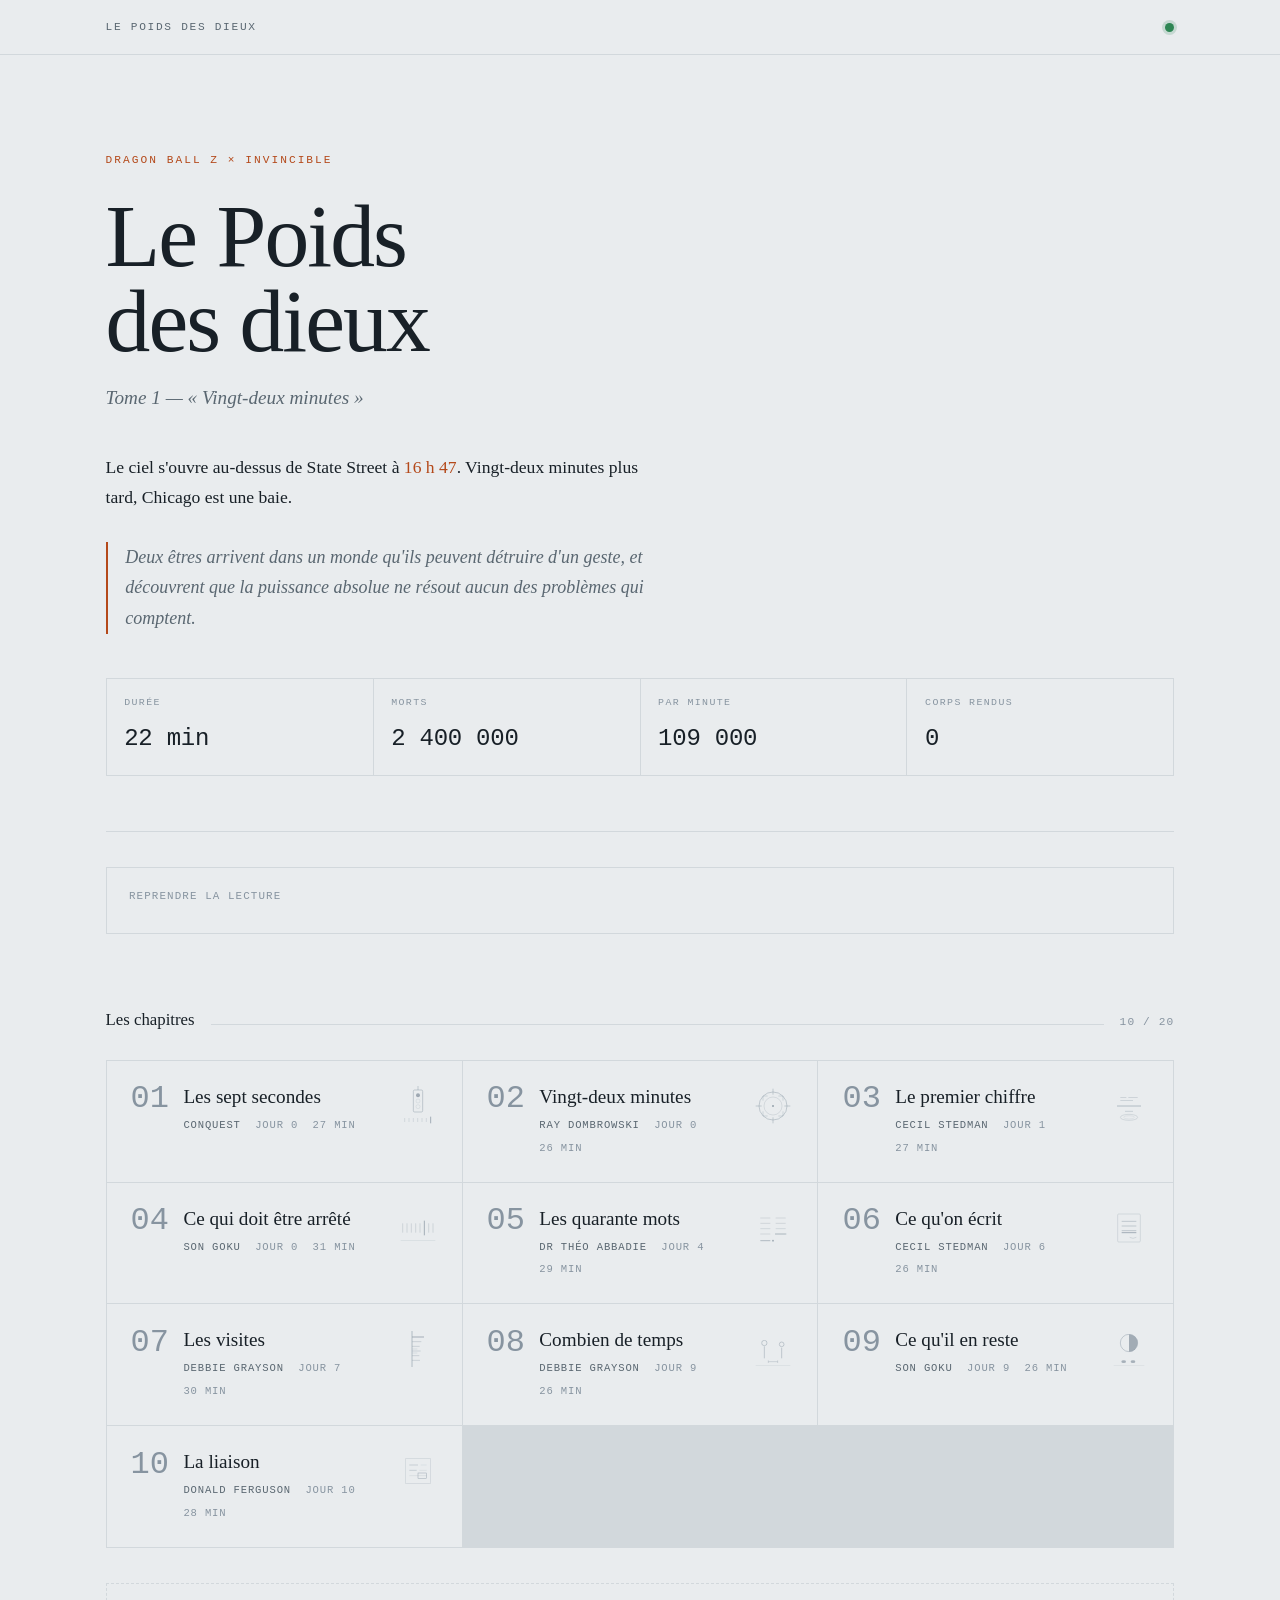
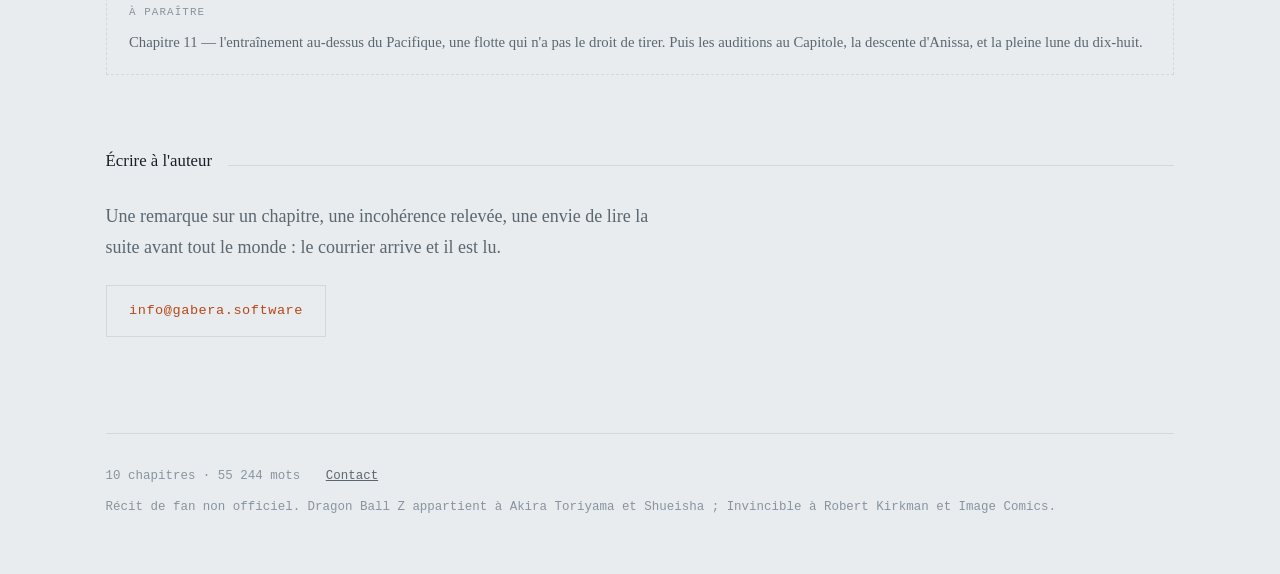
==== docs/index.html @ 932087a9 "Site de lecture + passe sur les tirets cadratins Site statique dans docs/, prêt pour GitHub Pages (m" ====
<!doctype html>
<html lang="fr">
<head>
<meta charset="utf-8"/>
<meta name="viewport" content="width=device-width,initial-scale=1"/>
<title>Le Poids des dieux — Tome 1</title>
<meta name="description" content="Light novel. Le ciel s&#x27;ouvre au-dessus de Chicago à 16 h 47. Vingt-deux minutes plus tard, il n&#x27;y a plus de ville."/>
<link rel="canonical" href="https://saniadamou14.github.io/Confrontation/"/>
<link rel="icon" type="image/svg+xml" href="assets/favicon.svg"/>
<meta property="og:type" content="book"/>
<meta property="og:site_name" content="Le Poids des dieux"/>
<meta property="og:locale" content="fr_FR"/>
<meta property="og:title" content="Le Poids des dieux — Tome 1"/>
<meta property="og:description" content="Light novel. Le ciel s&#x27;ouvre au-dessus de Chicago à 16 h 47. Vingt-deux minutes plus tard, il n&#x27;y a plus de ville."/>
<meta property="og:url" content="https://saniadamou14.github.io/Confrontation/"/>
<meta property="og:image" content="https://saniadamou14.github.io/Confrontation/assets/og.png"/>
<meta property="og:image:width" content="1200"/>
<meta property="og:image:height" content="630"/>
<meta name="twitter:card" content="summary_large_image"/>
<meta name="twitter:title" content="Le Poids des dieux — Tome 1"/>
<meta name="twitter:description" content="Light novel. Le ciel s&#x27;ouvre au-dessus de Chicago à 16 h 47. Vingt-deux minutes plus tard, il n&#x27;y a plus de ville."/>
<meta name="twitter:image" content="https://saniadamou14.github.io/Confrontation/assets/og.png"/>
<meta name="theme-color" content="#0E1418" media="(prefers-color-scheme:dark)"/>
<meta name="theme-color" content="#E9ECEE" media="(prefers-color-scheme:light)"/>
<link rel="stylesheet" href="css/style.css"/>
</head>
<body>
<a class="evite" href="#contenu">Aller au contenu</a>
<div class="barre"><div class="enveloppe barre-i">
<a class="marque mono" href="index.html">Le Poids des dieux</a>
<span class="barre-titre mono"></span>
<span class="lampe" title="State &amp; Madison — cycle de 64 secondes"></span>
</div><div class="jauge" id="jauge"></div></div>
<main id="contenu"><div class="enveloppe">
<header class="masthead">
<p class="eyebrow mono">Dragon Ball Z × Invincible</p>
<h1>Le Poids<br/>des dieux</h1>
<p class="tome">Tome 1 — « Vingt-deux minutes »</p>
<p class="pitch">Le ciel s'ouvre au-dessus de State Street à <strong>16 h 47</strong>.
Vingt-deux minutes plus tard, Chicago est une baie.</p>
<p class="these">Deux êtres arrivent dans un monde qu'ils peuvent détruire d'un geste,
et découvrent que la puissance absolue ne résout aucun des problèmes qui comptent.</p>
<dl class="compteurs">
<div class="compteur"><dt class="mono">Durée</dt><dd class="mono">22 min</dd></div>
<div class="compteur"><dt class="mono">Morts</dt><dd class="mono">2 400 000</dd></div>
<div class="compteur"><dt class="mono">Par minute</dt><dd class="mono">109 000</dd></div>
<div class="compteur"><dt class="mono">Corps rendus</dt><dd class="mono">0</dd></div>
</dl>
</header>

<a class="avenir" id="reprise" href="#" hidden>
<span class="mono">Reprendre la lecture</span><span class="rep-titre"></span></a>

<div class="section-titre"><h2>Les chapitres</h2><span class="fil"></span>
<span class="compte mono">10 / 20</span></div>

<div class="grille"><a class="carte" href="chapitres/01-les-sept-secondes.html"><span class="num mono">01</span><span class="corps"><h3>Les sept secondes</h3><span class="meta mono"><span class="focal">Conquest</span><span>Jour 0</span><span>27 min</span></span></span><span class="embleme"><svg viewBox="0 0 120 120" fill="none" stroke="currentColor" stroke-width="1.5" aria-hidden="true">
<rect x="46" y="12" width="28" height="66" rx="4"/><line x1="60" y1="0" x2="60" y2="12"/>
<circle cx="60" cy="28" r="6" fill="currentColor" stroke="none" opacity=".9"/>
<circle cx="60" cy="45" r="6" opacity=".35"/><circle cx="60" cy="62" r="6" opacity=".35"/>
<g opacity=".55"><line x1="20" y1="96" x2="20" y2="108"/><line x1="33" y1="96" x2="33" y2="108"/>
<line x1="46" y1="96" x2="46" y2="108"/><line x1="59" y1="96" x2="59" y2="108"/>
<line x1="72" y1="96" x2="72" y2="108"/><line x1="85" y1="96" x2="85" y2="108"/></g>
<line x1="98" y1="92" x2="98" y2="112" stroke-width="2.5"/></svg></span></a>
<a class="carte" href="chapitres/02-vingt-deux-minutes.html"><span class="num mono">02</span><span class="corps"><h3>Vingt-deux minutes</h3><span class="meta mono"><span class="focal">Ray Dombrowski</span><span>Jour 0</span><span>26 min</span></span></span><span class="embleme"><svg viewBox="0 0 120 120" fill="none" stroke="currentColor" stroke-width="1.5" aria-hidden="true">
<circle cx="60" cy="60" r="42"/><circle cx="60" cy="60" r="27" opacity=".5"/>
<line x1="60" y1="8" x2="60" y2="26"/><line x1="60" y1="94" x2="60" y2="112"/>
<line x1="8" y1="60" x2="26" y2="60"/><line x1="94" y1="60" x2="112" y2="60"/>
<path d="M30 30 L44 30 M30 30 L30 44 M90 30 L76 30 M90 30 L90 44" opacity=".7"/>
<path d="M30 90 L44 90 M30 90 L30 76 M90 90 L76 90 M90 90 L90 76" opacity=".7"/>
<circle cx="60" cy="60" r="3" fill="currentColor" stroke="none"/></svg></span></a>
<a class="carte" href="chapitres/03-le-premier-chiffre.html"><span class="num mono">03</span><span class="corps"><h3>Le premier chiffre</h3><span class="meta mono"><span class="focal">Cecil Stedman</span><span>Jour 1</span><span>27 min</span></span></span><span class="embleme"><svg viewBox="0 0 120 120" fill="none" stroke="currentColor" stroke-width="1.5" aria-hidden="true">
<line x1="24" y1="60" x2="96" y2="60" stroke-width="2"/>
<g opacity=".8"><line x1="34" y1="34" x2="52" y2="34"/><line x1="58" y1="34" x2="86" y2="34"/>
<line x1="34" y1="44" x2="72" y2="44"/></g>
<g opacity=".8"><line x1="48" y1="76" x2="72" y2="76"/></g>
<ellipse cx="60" cy="94" rx="26" ry="9" opacity=".55"/><ellipse cx="60" cy="94" rx="16" ry="5" opacity=".3"/></svg></span></a>
<a class="carte" href="chapitres/04-ce-qui-doit-etre-arrete.html"><span class="num mono">04</span><span class="corps"><h3>Ce qui doit être arrêté</h3><span class="meta mono"><span class="focal">Son Goku</span><span>Jour 0</span><span>31 min</span></span></span><span class="embleme"><svg viewBox="0 0 120 120" fill="none" stroke="currentColor" stroke-width="1.5" aria-hidden="true">
<g opacity=".65"><line x1="14" y1="46" x2="14" y2="74"/><line x1="27" y1="46" x2="27" y2="74"/>
<line x1="40" y1="46" x2="40" y2="74"/><line x1="53" y1="46" x2="53" y2="74"/>
<line x1="66" y1="46" x2="66" y2="74"/></g>
<line x1="79" y1="38" x2="79" y2="82" stroke-width="2.5"/>
<g opacity=".65"><line x1="92" y1="46" x2="92" y2="74"/><line x1="105" y1="46" x2="105" y2="74"/></g>
<line x1="8" y1="98" x2="112" y2="98" opacity=".4"/></svg></span></a>
<a class="carte" href="chapitres/05-les-quarante-mots.html"><span class="num mono">05</span><span class="corps"><h3>Les quarante mots</h3><span class="meta mono"><span class="focal">Dr Théo Abbadie</span><span>Jour 4</span><span>29 min</span></span></span><span class="embleme"><svg viewBox="0 0 120 120" fill="none" stroke="currentColor" stroke-width="1.3" aria-hidden="true">
<g opacity=".7">
<line x1="22" y1="30" x2="52" y2="30"/><line x1="68" y1="30" x2="98" y2="30"/>
<line x1="22" y1="46" x2="52" y2="46"/><line x1="68" y1="46" x2="98" y2="46"/>
<line x1="22" y1="62" x2="52" y2="62"/><line x1="68" y1="62" x2="98" y2="62"/>
<line x1="22" y1="78" x2="52" y2="78"/></g>
<g><line x1="68" y1="78" x2="98" y2="78" opacity=".25"/><line x1="66" y1="78" x2="100" y2="78" stroke-width="2"/></g>
<line x1="22" y1="98" x2="52" y2="98" stroke-width="2"/><circle cx="60" cy="98" r="2.5" fill="currentColor" stroke="none"/></svg></span></a>
<a class="carte" href="chapitres/06-ce-quon-ecrit.html"><span class="num mono">06</span><span class="corps"><h3>Ce qu'on écrit</h3><span class="meta mono"><span class="focal">Cecil Stedman</span><span>Jour 6</span><span>26 min</span></span></span><span class="embleme"><svg viewBox="0 0 120 120" fill="none" stroke="currentColor" stroke-width="1.5" aria-hidden="true">
<rect x="26" y="18" width="68" height="84" rx="3" opacity=".55"/>
<line x1="38" y1="40" x2="82" y2="40"/><line x1="38" y1="54" x2="82" y2="54"/>
<line x1="38" y1="68" x2="82" y2="68"/><line x1="38" y1="74" x2="82" y2="74" stroke-width="2.5"/>
<path d="M62 88 q10 6 20 0" opacity=".6"/></svg></span></a>
<a class="carte" href="chapitres/07-les-visites.html"><span class="num mono">07</span><span class="corps"><h3>Les visites</h3><span class="meta mono"><span class="focal">Debbie Grayson</span><span>Jour 7</span><span>30 min</span></span></span><span class="embleme"><svg viewBox="0 0 120 120" fill="none" stroke="currentColor" stroke-width="1.5" aria-hidden="true">
<line x1="42" y1="6" x2="42" y2="114" stroke-width="2"/>
<g opacity=".75"><line x1="42" y1="94" x2="66" y2="94"/><line x1="42" y1="80" x2="64" y2="80"/>
<line x1="42" y1="66" x2="68" y2="66"/><line x1="42" y1="52" x2="65" y2="52"/>
<line x1="42" y1="38" x2="70" y2="38"/></g>
<line x1="42" y1="24" x2="78" y2="24" stroke-width="2.5"/>
<g opacity=".45"><line x1="42" y1="72" x2="58" y2="72"/><line x1="42" y1="60" x2="58" y2="60"/></g></svg></span></a>
<a class="carte" href="chapitres/08-combien-de-temps.html"><span class="num mono">08</span><span class="corps"><h3>Combien de temps</h3><span class="meta mono"><span class="focal">Debbie Grayson</span><span>Jour 9</span><span>26 min</span></span></span><span class="embleme"><svg viewBox="0 0 120 120" fill="none" stroke="currentColor" stroke-width="1.5" aria-hidden="true">
<line x1="34" y1="52" x2="34" y2="88"/><circle cx="34" cy="42" r="8"/>
<line x1="86" y1="56" x2="86" y2="88"/><circle cx="86" cy="46" r="7"/>
<line x1="46" y1="98" x2="74" y2="98" opacity=".7"/>
<line x1="46" y1="94" x2="46" y2="102" opacity=".7"/><line x1="74" y1="94" x2="74" y2="102" opacity=".7"/>
<line x1="8" y1="110" x2="112" y2="110" opacity=".35"/></svg></span></a>
<a class="carte" href="chapitres/09-ce-quil-en-reste.html"><span class="num mono">09</span><span class="corps"><h3>Ce qu'il en reste</h3><span class="meta mono"><span class="focal">Son Goku</span><span>Jour 9</span><span>26 min</span></span></span><span class="embleme"><svg viewBox="0 0 120 120" fill="none" stroke="currentColor" stroke-width="1.5" aria-hidden="true">
<circle cx="60" cy="42" r="26"/><path d="M60 16 a26 26 0 0 1 0 52 z" fill="currentColor" stroke="none" opacity=".85"/>
<ellipse cx="44" cy="98" rx="7" ry="4" fill="currentColor" stroke="none" opacity=".8"/>
<ellipse cx="72" cy="98" rx="7" ry="4" fill="currentColor" stroke="none" opacity=".8"/>
<line x1="14" y1="110" x2="106" y2="110" opacity=".3"/></svg></span></a>
<a class="carte" href="chapitres/10-la-liaison.html"><span class="num mono">10</span><span class="corps"><h3>La liaison</h3><span class="meta mono"><span class="focal">Donald Ferguson</span><span>Jour 10</span><span>28 min</span></span></span><span class="embleme"><svg viewBox="0 0 120 120" fill="none" stroke="currentColor" stroke-width="1.5" aria-hidden="true">
<rect x="22" y="22" width="76" height="76" rx="3" opacity=".55"/>
<line x1="34" y1="42" x2="60" y2="42" opacity=".8"/><line x1="68" y1="42" x2="86" y2="42" opacity=".35"/>
<line x1="34" y1="58" x2="56" y2="58" opacity=".8"/><line x1="64" y1="58" x2="86" y2="58" opacity=".35"/>
<line x1="34" y1="74" x2="86" y2="74" opacity=".35"/>
<rect x="60" y="66" width="26" height="16" opacity=".9"/></svg></span></a></div>

<div class="avenir"><span class="mono">À paraître</span>
Chapitre 11 — l'entraînement au-dessus du Pacifique, une flotte qui n'a pas le droit de tirer.
Puis les auditions au Capitole, la descente d'Anissa, et la pleine lune du dix-huit.</div>

<section id="contact" class="contact">
<div class="section-titre"><h2>Écrire à l'auteur</h2><span class="fil"></span></div>
<p class="contact-txt">Une remarque sur un chapitre, une incohérence relevée, une envie de
lire la suite avant tout le monde : le courrier arrive et il est lu.</p>
<a class="contact-lien mono" href="mailto:info@gabera.software?subject=Le%20Poids%20des%20dieux">info@gabera.software</a>
</section>

<footer class="pied mono">
<span>10 chapitres · 55 244 mots</span>
<span><a href="index.html#contact">Contact</a></span>
<span>Récit de fan non officiel. Dragon Ball Z appartient à Akira Toriyama et Shueisha ;
Invincible à Robert Kirkman et Image Comics.</span>
</footer>

</div></main>
<script type="application/ld+json">{"@context": "https://schema.org", "@type": "Book", "name": "Le Poids des dieux", "inLanguage": "fr", "description": "Light novel. Le ciel s'ouvre au-dessus de Chicago à 16 h 47. Vingt-deux minutes plus tard, il n'y a plus de ville.", "url": "https://saniadamou14.github.io/Confrontation/", "numberOfPages": 10, "genre": ["Light novel", "Science-fiction", "Fan fiction"], "hasPart": [{"@type": "Chapter", "name": "Les sept secondes", "position": 1, "url": "https://saniadamou14.github.io/Confrontation/chapitres/01-les-sept-secondes.html"}, {"@type": "Chapter", "name": "Vingt-deux minutes", "position": 2, "url": "https://saniadamou14.github.io/Confrontation/chapitres/02-vingt-deux-minutes.html"}, {"@type": "Chapter", "name": "Le premier chiffre", "position": 3, "url": "https://saniadamou14.github.io/Confrontation/chapitres/03-le-premier-chiffre.html"}, {"@type": "Chapter", "name": "Ce qui doit être arrêté", "position": 4, "url": "https://saniadamou14.github.io/Confrontation/chapitres/04-ce-qui-doit-etre-arrete.html"}, {"@type": "Chapter", "name": "Les quarante mots", "position": 5, "url": "https://saniadamou14.github.io/Confrontation/chapitres/05-les-quarante-mots.html"}, {"@type": "Chapter", "name": "Ce qu'on écrit", "position": 6, "url": "https://saniadamou14.github.io/Confrontation/chapitres/06-ce-quon-ecrit.html"}, {"@type": "Chapter", "name": "Les visites", "position": 7, "url": "https://saniadamou14.github.io/Confrontation/chapitres/07-les-visites.html"}, {"@type": "Chapter", "name": "Combien de temps", "position": 8, "url": "https://saniadamou14.github.io/Confrontation/chapitres/08-combien-de-temps.html"}, {"@type": "Chapter", "name": "Ce qu'il en reste", "position": 9, "url": "https://saniadamou14.github.io/Confrontation/chapitres/09-ce-quil-en-reste.html"}, {"@type": "Chapter", "name": "La liaison", "position": 10, "url": "https://saniadamou14.github.io/Confrontation/chapitres/10-la-liaison.html"}]}</script>
<script src="js/main.js" defer></script>
</body></html>
---- docs/css/style.css ----
*,*::before,*::after{box-sizing:border-box}

:root{
  --ground:#0E1418; --raised:#141C22; --line:#243039;
  --text:#DCE3E7; --dim:#8D9BA6; --faint:#5E6C77;
  --accent:#E0682C; --signal:#3FA96A; --amber:#D9A02B; --stop:#C1443B;
  --halo:rgba(224,104,44,.16);
  --shadow:0 1px 0 rgba(255,255,255,.03), 0 18px 44px -28px rgba(0,0,0,.9);
  --mesure:34rem;
  --pas:clamp(1.1rem,4vw,2.6rem);
}
@media (prefers-color-scheme:light){
  :root:not([data-theme="dark"]){
    --ground:#E9ECEE; --raised:#F6F7F8; --line:#D2D8DC;
    --text:#182027; --dim:#5A6771; --faint:#8794A0;
    --accent:#B4491A; --signal:#2E8654; --amber:#B07C12; --stop:#A83A31;
    --halo:rgba(180,73,26,.12);
    --shadow:0 1px 0 rgba(255,255,255,.7), 0 16px 40px -30px rgba(20,32,40,.45);
  }
}
:root[data-theme="light"]{
  --ground:#E9ECEE; --raised:#F6F7F8; --line:#D2D8DC;
  --text:#182027; --dim:#5A6771; --faint:#8794A0;
  --accent:#B4491A; --signal:#2E8654; --amber:#B07C12; --stop:#A83A31;
  --halo:rgba(180,73,26,.12);
  --shadow:0 1px 0 rgba(255,255,255,.7), 0 16px 40px -30px rgba(20,32,40,.45);
}

html{-webkit-text-size-adjust:100%;scroll-behavior:smooth}
@media (prefers-reduced-motion:reduce){html{scroll-behavior:auto}}
body{
  margin:0;background:var(--ground);color:var(--text);
  font-family:"Iowan Old Style","Palatino Linotype",Palatino,"Book Antiqua",Georgia,"Times New Roman",serif;
  font-size:clamp(16px,.95rem + .25vw,18px);line-height:1.7;overflow-x:hidden;
  text-rendering:optimizeLegibility;
}
.mono{font-family:ui-monospace,"SF Mono","Cascadia Mono",Menlo,Consolas,"Liberation Mono",monospace}
a{color:inherit}
img,svg{max-width:100%}
:focus-visible{outline:2px solid var(--accent);outline-offset:2px}

.evite{position:absolute;left:-9999px;top:0;background:var(--raised);color:var(--text);
  padding:.8rem 1.2rem;border:1px solid var(--accent);z-index:99}
.evite:focus{left:.6rem;top:.6rem}

.enveloppe{max-width:72rem;margin:0 auto;padding:0 var(--pas)}
.colonne{max-width:var(--mesure);margin:0 auto}

/* ---------------- barre ---------------- */
.barre{position:sticky;top:0;z-index:40;background:color-mix(in srgb,var(--ground) 88%,transparent);
  -webkit-backdrop-filter:blur(10px);backdrop-filter:blur(10px);border-bottom:1px solid var(--line)}
.barre-i{display:flex;align-items:center;gap:1rem;min-height:3.4rem}
.marque{font-size:.7rem;letter-spacing:.15em;text-transform:uppercase;color:var(--dim);
  text-decoration:none;padding:.7rem 0;transition:color .16s}
.marque:hover{color:var(--text)}
.barre-titre{flex:1;min-width:0;font-size:.74rem;color:var(--faint);white-space:nowrap;
  overflow:hidden;text-overflow:ellipsis;text-align:right}
.lampe{width:9px;height:9px;border-radius:50%;flex:none;background:var(--signal);
  box-shadow:0 0 0 3px color-mix(in srgb,var(--signal) 18%,transparent);
  animation:cycle 64s steps(1,end) infinite}
@keyframes cycle{
  0%,43.74%{background:var(--signal);box-shadow:0 0 0 3px color-mix(in srgb,var(--signal) 18%,transparent)}
  43.75%,49.99%{background:var(--amber);box-shadow:0 0 0 3px color-mix(in srgb,var(--amber) 18%,transparent)}
  50%,100%{background:var(--stop);box-shadow:0 0 0 3px color-mix(in srgb,var(--stop) 18%,transparent)}}
@media (prefers-reduced-motion:reduce){.lampe{animation:none}}
.jauge{position:absolute;left:0;bottom:-1px;height:2px;width:0;background:var(--accent);
  transition:width .1s linear;will-change:width}

/* ---------------- accueil ---------------- */
.masthead{padding:clamp(2.6rem,9vw,6rem) 0 clamp(2rem,5vw,3.4rem);border-bottom:1px solid var(--line)}
.eyebrow{font-size:.7rem;letter-spacing:.18em;text-transform:uppercase;color:var(--accent);margin:0 0 1.4rem}
h1{font-size:clamp(2.6rem,10vw,5.6rem);line-height:.95;margin:0;font-weight:400;
  letter-spacing:-.022em;text-wrap:balance}
.tome{font-size:clamp(.95rem,2.6vw,1.2rem);color:var(--dim);margin:1.2rem 0 0;font-style:italic}
.pitch{max-width:34rem;margin:2.4rem 0 0;font-size:1.1rem}
.pitch strong{color:var(--accent);font-weight:400}
.these{max-width:34rem;margin:1.8rem 0 0;padding-left:1.1rem;border-left:2px solid var(--accent);
  color:var(--dim);font-style:italic}
.compteurs{display:grid;grid-template-columns:repeat(auto-fit,minmax(7.5rem,1fr));gap:1px;
  background:var(--line);border:1px solid var(--line);margin:2.8rem 0 0}
.compteur{background:var(--ground);padding:1rem 1.1rem}
.compteur dt{font-size:.62rem;letter-spacing:.14em;text-transform:uppercase;color:var(--faint);margin:0}
.compteur dd{margin:.4rem 0 0;font-size:clamp(1.15rem,3.4vw,1.5rem);
  font-variant-numeric:tabular-nums;letter-spacing:-.01em}

.section-titre{display:flex;align-items:baseline;gap:1rem;margin:clamp(2.6rem,7vw,4.5rem) 0 1.6rem}
.section-titre h2{font-size:1.05rem;font-weight:400;margin:0}
.section-titre .fil{flex:1;height:1px;background:var(--line)}
.section-titre .compte{font-size:.7rem;color:var(--faint);letter-spacing:.1em;white-space:nowrap}

.grille{display:grid;grid-template-columns:repeat(auto-fill,minmax(min(100%,19rem),1fr));
  gap:1px;background:var(--line);border:1px solid var(--line)}
.carte{background:var(--ground);padding:1.4rem 1.5rem 1.5rem;text-decoration:none;color:inherit;
  display:flex;gap:1.2rem;align-items:flex-start;transition:background .16s}
.carte:hover,.carte:focus-visible{background:var(--raised)}
.carte .num{font-size:2rem;line-height:1;color:var(--faint);font-variant-numeric:tabular-nums;
  flex:none;width:2.1rem;transition:color .16s}
.carte:hover .num{color:var(--accent)}
.carte .corps{min-width:0;flex:1}
.carte h3{margin:.1rem 0 .5rem;font-size:1.2rem;font-weight:400;line-height:1.25;text-wrap:balance}
.carte .meta{font-size:.66rem;letter-spacing:.08em;text-transform:uppercase;color:var(--faint);
  display:flex;flex-wrap:wrap;gap:.3rem .9rem}
.carte .focal{color:var(--dim)}
.carte .embleme{width:2.5rem;height:2.5rem;flex:none;color:var(--faint);opacity:.85;
  margin-top:.15rem;transition:color .16s}
.carte:hover .embleme{color:var(--accent)}
.carte .embleme svg{width:100%;height:100%;display:block}

.avenir{margin:2.2rem 0 0;padding:1.2rem 1.4rem;border:1px dashed var(--line);
  color:var(--dim);font-size:.92rem}
.avenir .mono{color:var(--faint);font-size:.68rem;letter-spacing:.1em;text-transform:uppercase;
  display:block;margin-bottom:.5rem}
a.avenir{display:block;text-decoration:none;border-style:solid;transition:border-color .16s,color .16s}
a.avenir:hover{border-color:var(--accent);color:var(--text)}
a.avenir .rep-titre{color:var(--accent);font-style:italic}

.pied{margin:clamp(3rem,8vw,6rem) 0 0;padding:2rem 0 3.5rem;border-top:1px solid var(--line);
  color:var(--faint);font-size:.78rem;display:flex;flex-wrap:wrap;gap:.6rem 1.6rem}
.pied a{color:var(--dim)}

/* ---------------- chapitre ---------------- */
.chap-tete{padding:clamp(2.4rem,8vw,5rem) 0 0;text-align:center}
.chap-tete .embleme{width:clamp(3.4rem,10vw,4.4rem);height:clamp(3.4rem,10vw,4.4rem);
  margin:0 auto 1.6rem;color:var(--accent);opacity:.9}
.chap-tete .embleme svg{width:100%;height:100%;display:block}
.chap-tete .num{font-size:.68rem;letter-spacing:.2em;text-transform:uppercase;color:var(--faint);margin:0 0 .9rem}
.chap-tete h1{font-size:clamp(1.9rem,6.5vw,2.9rem);line-height:1.1;letter-spacing:-.015em}
.chap-tete .sit{margin:1.5rem 0 0;font-size:.7rem;letter-spacing:.08em;text-transform:uppercase;
  color:var(--dim);line-height:1.9}
.chap-tete .filet{width:2.2rem;height:1px;background:var(--accent);margin:2.4rem auto 0}

.prose{padding:2.6rem 0 0;font-size:1.06rem;line-height:1.82;hyphens:auto}
.prose p{margin:0 0 1.35em}
.prose .situation{font-family:ui-monospace,"SF Mono","Cascadia Mono",Menlo,Consolas,monospace;
  font-size:.72rem;letter-spacing:.09em;text-transform:uppercase;color:var(--accent);
  margin:2.6em 0 1.6em;padding-bottom:.7em;border-bottom:1px solid var(--line);hyphens:none}
.prose .replique{margin:0 0 1.1em}
.prose .note{border-left:2px solid var(--line);padding-left:1.1rem;color:var(--dim);
  font-size:.97rem;margin:0 0 1.35em;display:block}
.prose .rupture{margin:2.6em 0;text-align:center;color:var(--faint);
  font-size:.62rem;letter-spacing:.6em;line-height:1}
.doc-enveloppe{overflow-x:auto;margin:2.4em 0;background:var(--raised);
  border:1px solid var(--line);box-shadow:var(--shadow)}
.prose .document{font-family:ui-monospace,"SF Mono","Cascadia Mono",Menlo,Consolas,monospace;
  font-size:.76rem;line-height:1.65;white-space:pre;margin:0;padding:1.4rem 1.5rem;color:var(--text)}
.prose strong{font-weight:600}

.chap-pied{padding:3rem 0 4.5rem}
.nav-chap{display:grid;grid-template-columns:1fr 1fr;gap:1px;background:var(--line);border:1px solid var(--line)}
.nav-chap a,.nav-chap span{background:var(--ground);padding:1.15rem 1.3rem;text-decoration:none;
  color:var(--text);display:block;min-height:4.2rem;transition:background .16s}
.nav-chap a:hover{background:var(--raised)}
.nav-chap span{color:var(--faint)}
.nav-chap .sens{display:block;font-size:.62rem;letter-spacing:.14em;text-transform:uppercase;
  color:var(--faint);margin-bottom:.4rem;padding:0;background:none;min-height:0}
.nav-chap .suiv{text-align:right}
.retour{display:block;margin-top:1px;background:var(--ground);border:1px solid var(--line);
  padding:1rem;text-align:center;color:var(--dim);font-size:.76rem;letter-spacing:.08em;
  text-transform:uppercase;text-decoration:none;transition:color .16s}
.retour:hover{color:var(--accent)}


.contact{margin:clamp(2.6rem,7vw,4rem) 0 0}
.contact-txt{max-width:34rem;color:var(--dim);margin:0}
.contact-lien{display:inline-block;margin-top:1.4rem;padding:.85rem 1.4rem;
  border:1px solid var(--line);text-decoration:none;color:var(--accent);
  font-size:.85rem;letter-spacing:.04em;transition:border-color .16s,background .16s}
.contact-lien:hover{border-color:var(--accent);background:var(--raised)}

@media (max-width:38rem){
  .carte{padding:1.15rem 1.2rem;gap:.9rem}
  .carte .embleme{display:none}
  .carte .num{font-size:1.7rem;width:1.8rem}
  .nav-chap{grid-template-columns:1fr}
  .nav-chap .suiv{text-align:left}
  .prose .document{font-size:.7rem}
}
@media print{
  .barre,.chap-pied,.evite{display:none}
  body{background:#fff;color:#000;font-size:11pt}
  .prose .situation{color:#000}
}
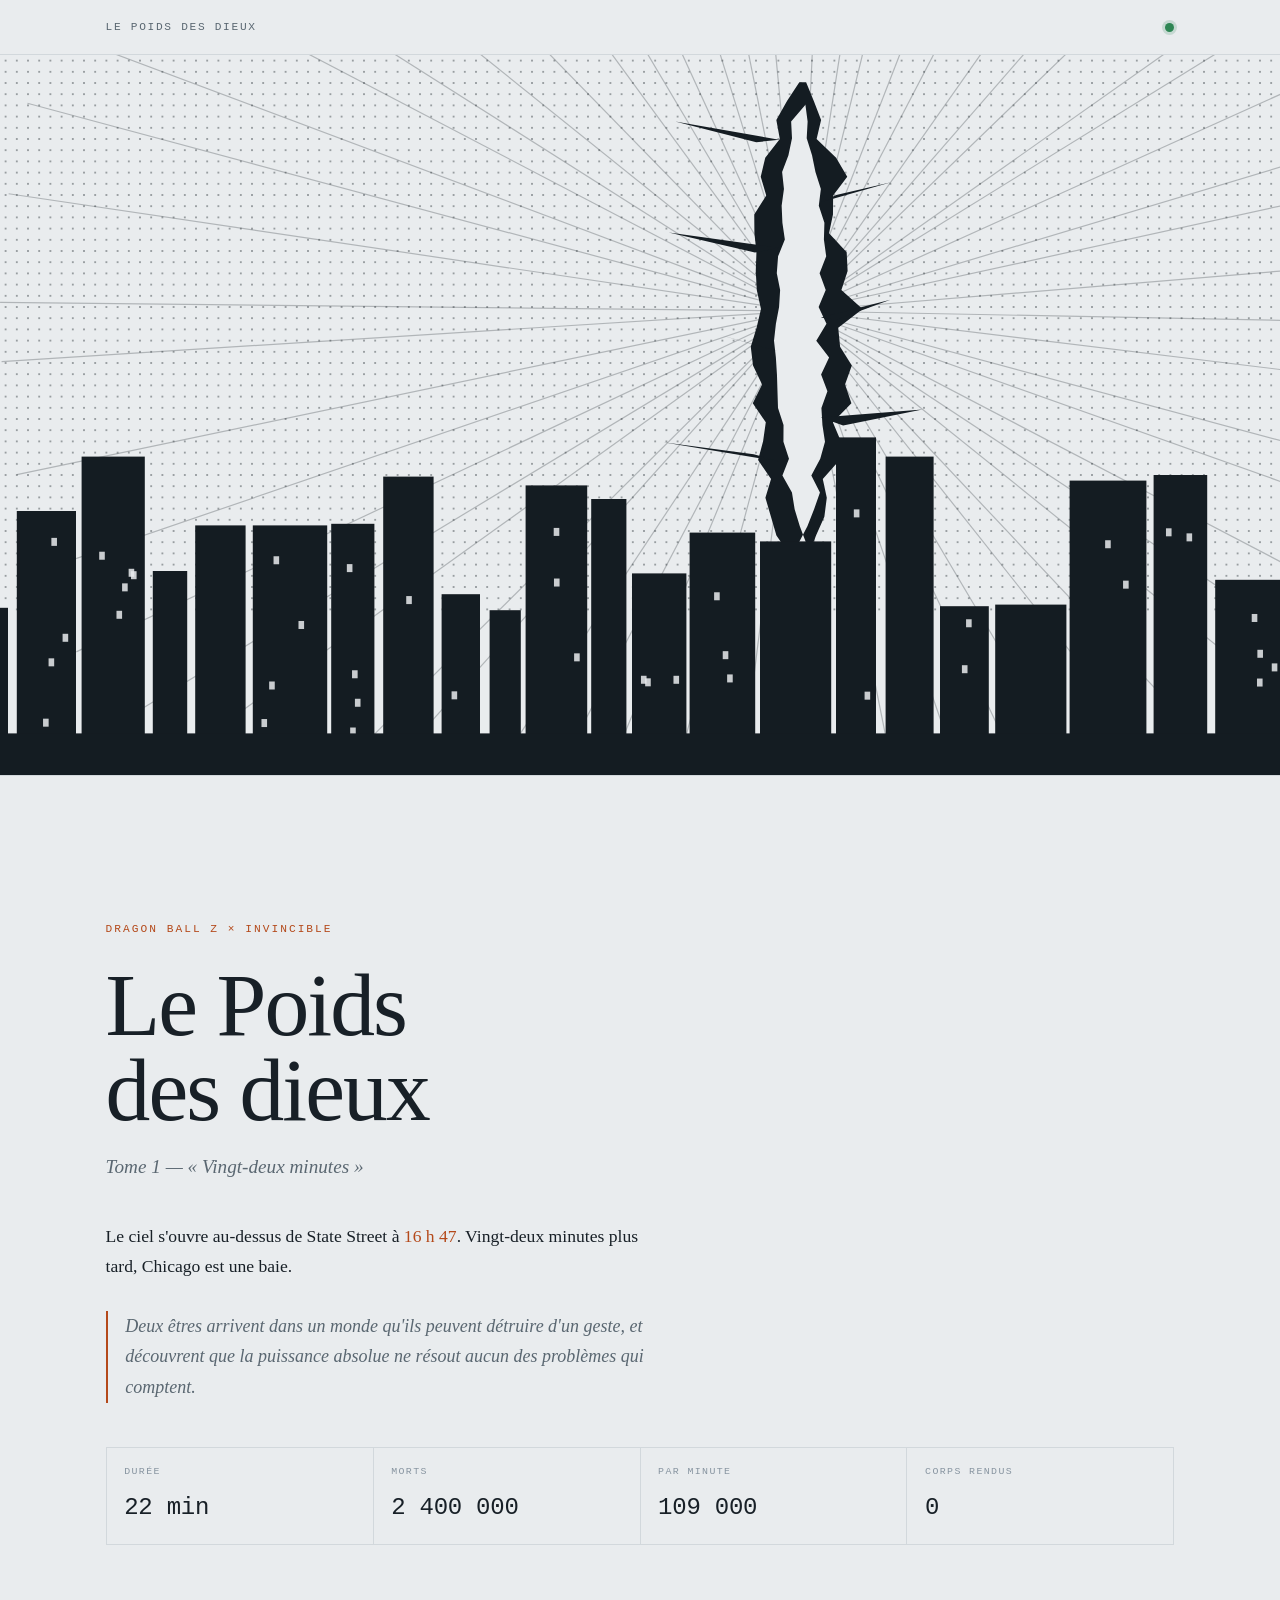
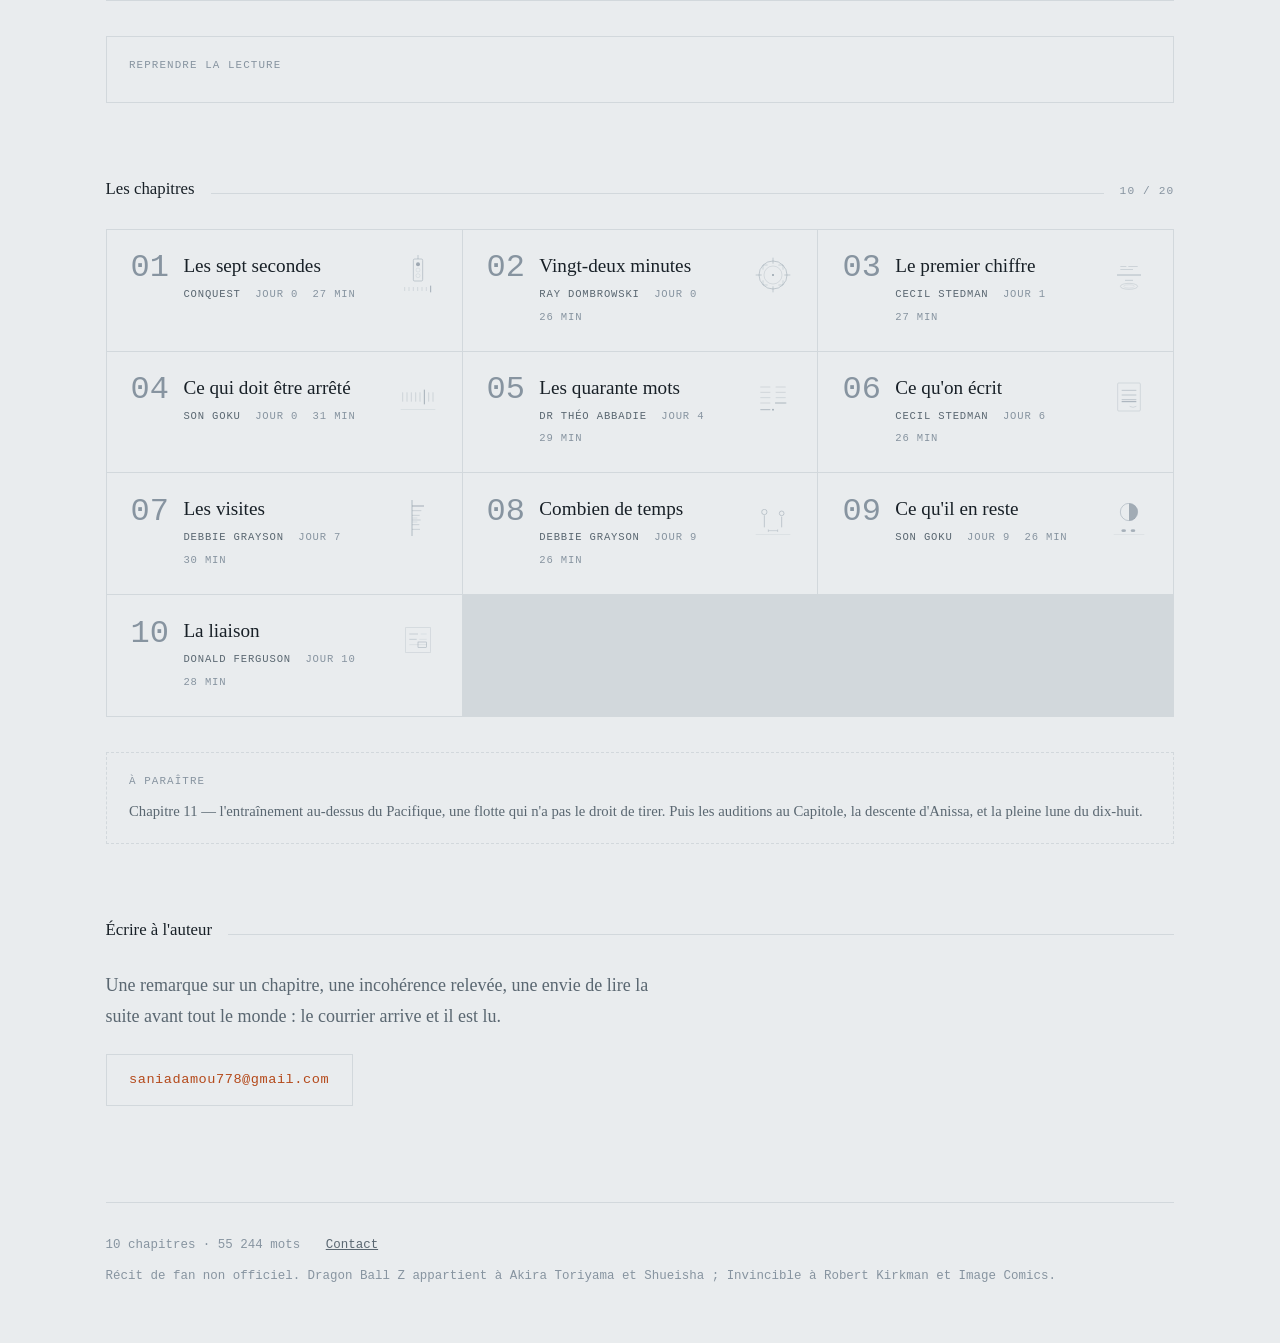
==== commit ae22ec3a: "Onze planches, et l'adresse de contact Illustrations : une planche par chapitre en tête de page, plu" ====
--- a/docs/index.html
+++ b/docs/index.html
@@ -31,7 +31,9 @@
 <span class="barre-titre mono"></span>
 <span class="lampe" title="State &amp; Madison — cycle de 64 secondes"></span>
 </div><div class="jauge" id="jauge"></div></div>
-<main id="contenu"><div class="enveloppe">
+<main id="contenu">
+<div class="planche planche-hero"><svg xmlns="http://www.w3.org/2000/svg" viewBox="0 0 1600 900" preserveAspectRatio="xMidYMid slice" role="img"><defs><pattern id="t1" width="14" height="14" patternUnits="userSpaceOnUse"><circle cx="7" cy="7" r="1.1" fill="var(--pl-ink)"/></pattern><pattern id="t2" width="10" height="10" patternUnits="userSpaceOnUse"><circle cx="5" cy="5" r="1.5" fill="var(--pl-ink)"/></pattern><pattern id="t3" width="7" height="7" patternUnits="userSpaceOnUse"><circle cx="3.5" cy="3.5" r="1.8" fill="var(--pl-ink)"/></pattern><pattern id="hach" width="9" height="9" patternUnits="userSpaceOnUse" patternTransform="rotate(35)"><line x1="0" y1="0" x2="0" y2="9" stroke="var(--pl-ink)" stroke-width="1.6"/></pattern><linearGradient id="fondu" x1="0" y1="0" x2="0" y2="1"><stop offset="0" stop-color="var(--pl-ink)" stop-opacity="0"/><stop offset="1" stop-color="var(--pl-ink)" stop-opacity="1"/></linearGradient></defs><rect width="100%" height="100%" fill="var(--pl-paper)"/><rect x="0" y="0" width="1600" height="700" fill="url(#t1)" opacity="0.55"/><line x1="1000" y1="320" x2="1999.81" y2="339.429" stroke="var(--pl-ink)" stroke-width="1.5" opacity="0.26"/><line x1="1000" y1="320" x2="1992.66" y2="440.954" stroke="var(--pl-ink)" stroke-width="1.5" opacity="0.26"/><line x1="1000" y1="320" x2="1965.5" y2="580.418" stroke="var(--pl-ink)" stroke-width="1.5" opacity="0.26"/><line x1="1000" y1="320" x2="1942.44" y2="654.378" stroke="var(--pl-ink)" stroke-width="1.5" opacity="0.26"/><line x1="1000" y1="320" x2="1886.56" y2="782.623" stroke="var(--pl-ink)" stroke-width="1.5" opacity="0.26"/><line x1="1000" y1="320" x2="1834.85" y2="870.48" stroke="var(--pl-ink)" stroke-width="1.5" opacity="0.26"/><line x1="1000" y1="320" x2="1779.66" y2="946.206" stroke="var(--pl-ink)" stroke-width="1.5" opacity="0.26"/><line x1="1000" y1="320" x2="1685.25" y2="1048.3" stroke="var(--pl-ink)" stroke-width="1.5" opacity="0.26"/><line x1="1000" y1="320" x2="1621.73" y2="1103.23" stroke="var(--pl-ink)" stroke-width="1.5" opacity="0.26"/><line x1="1000" y1="320" x2="1509.82" y2="1180.28" stroke="var(--pl-ink)" stroke-width="1.5" opacity="0.26"/><line x1="1000" y1="320" x2="1430.1" y2="1222.78" stroke="var(--pl-ink)" stroke-width="1.5" opacity="0.26"/><line x1="1000" y1="320" x2="1325.14" y2="1265.67" stroke="var(--pl-ink)" stroke-width="1.5" opacity="0.26"/><line x1="1000" y1="320" x2="1197.62" y2="1300.28" stroke="var(--pl-ink)" stroke-width="1.5" opacity="0.26"/><line x1="1000" y1="320" x2="1062.55" y2="1318.04" stroke="var(--pl-ink)" stroke-width="1.5" opacity="0.26"/><line x1="1000" y1="320" x2="992.573" y2="1319.97" stroke="var(--pl-ink)" stroke-width="1.5" opacity="0.26"/><line x1="1000" y1="320" x2="874.737" y2="1312.12" stroke="var(--pl-ink)" stroke-width="1.5" opacity="0.26"/><line x1="1000" y1="320" x2="740.945" y2="1285.86" stroke="var(--pl-ink)" stroke-width="1.5" opacity="0.26"/><line x1="1000" y1="320" x2="616.614" y2="1243.59" stroke="var(--pl-ink)" stroke-width="1.5" opacity="0.26"/><line x1="1000" y1="320" x2="535.187" y2="1205.41" stroke="var(--pl-ink)" stroke-width="1.5" opacity="0.26"/><line x1="1000" y1="320" x2="447.969" y2="1153.82" stroke="var(--pl-ink)" stroke-width="1.5" opacity="0.26"/><line x1="1000" y1="320" x2="331.811" y2="1063.99" stroke="var(--pl-ink)" stroke-width="1.5" opacity="0.26"/><line x1="1000" y1="320" x2="290.921" y2="1025.13" stroke="var(--pl-ink)" stroke-width="1.5" opacity="0.26"/><line x1="1000" y1="320" x2="187.106" y2="902.412" stroke="var(--pl-ink)" stroke-width="1.5" opacity="0.26"/><line x1="1000" y1="320" x2="144.16" y2="837.241" stroke="var(--pl-ink)" stroke-width="1.5" opacity="0.26"/><line x1="1000" y1="320" x2="95.3105" y2="746.071" stroke="var(--pl-ink)" stroke-width="1.5" opacity="0.26"/><line x1="1000" y1="320" x2="53.8068" y2="643.602" stroke="var(--pl-ink)" stroke-width="1.5" opacity="0.26"/><line x1="1000" y1="320" x2="21.1212" y2="524.441" stroke="var(--pl-ink)" stroke-width="1.5" opacity="0.26"/><line x1="1000" y1="320" x2="1.99865" y2="383.193" stroke="var(--pl-ink)" stroke-width="1.5" opacity="0.26"/><line x1="1000" y1="320" x2="0.0587623" y2="309.159" stroke="var(--pl-ink)" stroke-width="1.5" opacity="0.26"/><line x1="1000" y1="320" x2="10.7987" y2="173.437" stroke="var(--pl-ink)" stroke-width="1.5" opacity="0.26"/><line x1="1000" y1="320" x2="34.3158" y2="60.2808" stroke="var(--pl-ink)" stroke-width="1.5" opacity="0.26"/><line x1="1000" y1="320" x2="63.7303" y2="-31.2821" stroke="var(--pl-ink)" stroke-width="1.5" opacity="0.26"/><line x1="1000" y1="320" x2="113.773" y2="-143.251" stroke="var(--pl-ink)" stroke-width="1.5" opacity="0.26"/><line x1="1000" y1="320" x2="155.284" y2="-215.216" stroke="var(--pl-ink)" stroke-width="1.5" opacity="0.26"/><line x1="1000" y1="320" x2="220.401" y2="-306.279" stroke="var(--pl-ink)" stroke-width="1.5" opacity="0.26"/><line x1="1000" y1="320" x2="301.683" y2="-395.788" stroke="var(--pl-ink)" stroke-width="1.5" opacity="0.26"/><line x1="1000" y1="320" x2="408.936" y2="-486.624" stroke="var(--pl-ink)" stroke-width="1.5" opacity="0.26"/><line x1="1000" y1="320" x2="489.861" y2="-540.092" stroke="var(--pl-ink)" stroke-width="1.5" opacity="0.26"/><line x1="1000" y1="320" x2="583.171" y2="-588.985" stroke="var(--pl-ink)" stroke-width="1.5" opacity="0.26"/><line x1="1000" y1="320" x2="703.077" y2="-634.901" stroke="var(--pl-ink)" stroke-width="1.5" opacity="0.26"/><line x1="1000" y1="320" x2="804.064" y2="-660.617" stroke="var(--pl-ink)" stroke-width="1.5" opacity="0.26"/><line x1="1000" y1="320" x2="905.922" y2="-675.565" stroke="var(--pl-ink)" stroke-width="1.5" opacity="0.26"/><line x1="1000" y1="320" x2="1047.64" y2="-678.865" stroke="var(--pl-ink)" stroke-width="1.5" opacity="0.26"/><line x1="1000" y1="320" x2="1153.53" y2="-668.145" stroke="var(--pl-ink)" stroke-width="1.5" opacity="0.26"/><line x1="1000" y1="320" x2="1236.77" y2="-651.565" stroke="var(--pl-ink)" stroke-width="1.5" opacity="0.26"/><line x1="1000" y1="320" x2="1362.6" y2="-611.943" stroke="var(--pl-ink)" stroke-width="1.5" opacity="0.26"/><line x1="1000" y1="320" x2="1462.05" y2="-566.853" stroke="var(--pl-ink)" stroke-width="1.5" opacity="0.26"/><line x1="1000" y1="320" x2="1575.73" y2="-497.637" stroke="var(--pl-ink)" stroke-width="1.5" opacity="0.26"/><line x1="1000" y1="320" x2="1657.1" y2="-433.806" stroke="var(--pl-ink)" stroke-width="1.5" opacity="0.26"/><line x1="1000" y1="320" x2="1719.21" y2="-374.789" stroke="var(--pl-ink)" stroke-width="1.5" opacity="0.26"/><line x1="1000" y1="320" x2="1817.12" y2="-256.462" stroke="var(--pl-ink)" stroke-width="1.5" opacity="0.26"/><line x1="1000" y1="320" x2="1850.47" y2="-206.025" stroke="var(--pl-ink)" stroke-width="1.5" opacity="0.26"/><line x1="1000" y1="320" x2="1911.57" y2="-91.1511" stroke="var(--pl-ink)" stroke-width="1.5" opacity="0.26"/><line x1="1000" y1="320" x2="1957.91" y2="32.9213" stroke="var(--pl-ink)" stroke-width="1.5" opacity="0.26"/><line x1="1000" y1="320" x2="1976.92" y2="106.374" stroke="var(--pl-ink)" stroke-width="1.5" opacity="0.26"/><line x1="1000" y1="320" x2="1996.57" y2="237.228" stroke="var(--pl-ink)" stroke-width="1.5" opacity="0.26"/><path d="M999.143 34 L983.76 57.6154 L970.424 81.2308 L974.776 104.846 L956.567 128.462 L950.907 152.077 L957.812 175.692 L942.805 199.308 L943.023 222.923 L945.565 246.538 L944.711 270.154 L945.975 293.769 L951.22 317.385 L945.741 341 L938.465 364.615 L941.258 388.231 L952.611 411.846 L940.989 435.462 L957.246 459.077 L953.865 482.692 L947.61 506.308 L963.798 529.923 L956.754 553.538 L963.7 577.154 L970.533 600.769 L986.965 624.385 L994.832 648 L1008.48 648 L1011.2 624.385 L1020.03 600.769 L1030.46 577.154 L1033.48 553.538 L1028.48 529.923 L1049.55 506.308 L1051.07 482.692 L1041.08 459.077 L1064.28 435.462 L1056.3 411.846 L1064.78 388.231 L1050.12 364.615 L1047.78 341 L1078.17 317.385 L1051.74 293.769 L1059.53 270.154 L1058.35 246.538 L1036.31 222.923 L1041.22 199.308 L1041.39 175.692 L1059.06 152.077 L1045.13 128.462 L1020.77 104.846 L1026.38 81.2308 L1017.26 57.6154 L1007.64 34 Z" fill="var(--pl-ink)"/><path d="M1007.1 62 L988.923 83.0769 L989.999 104.154 L985.56 125.231 L977.643 146.308 L979.927 167.385 L977.053 188.462 L978.001 209.538 L981.062 230.615 L972.604 251.692 L970.997 272.769 L975.158 293.846 L973.844 314.923 L969.881 336 L967.507 357.077 L969.85 378.154 L971.194 399.231 L971.837 420.308 L972.514 441.385 L979.417 462.462 L979.291 483.538 L986.218 504.615 L978.017 525.692 L989.94 546.769 L993.298 567.846 L999.779 588.923 L1007.69 610 L998.32 610 L1009.24 588.923 L1017.6 567.846 L1024.94 546.769 L1014.15 525.692 L1025.31 504.615 L1031.24 483.538 L1028.04 462.462 L1026.77 441.385 L1034.27 420.308 L1026.36 399.231 L1036.38 378.154 L1020.34 357.077 L1033.09 336 L1023.26 314.923 L1032.16 293.846 L1024.5 272.769 L1032.75 251.692 L1029.88 230.615 L1030.5 209.538 L1023.51 188.462 L1026.07 167.385 L1019.31 146.308 L1015.03 125.231 L1008.38 104.154 L1009.54 83.0769 L1006.71 62 Z" fill="var(--pl-paper)"/><path d="M974 106 l-130 -23 l101.4 26 z" fill="var(--pl-ink)"/><path d="M1026 184 l88 -25 l-68.64 16 z" fill="var(--pl-ink)"/><path d="M974 241 l-138 -19 l107.64 25 z" fill="var(--pl-ink)"/><path d="M1026 328 l87 -22 l-67.86 25 z" fill="var(--pl-ink)"/><path d="M974 371 l-77 -22 l60.06 17 z" fill="var(--pl-ink)"/><path d="M1026 453 l127 -10 l-99.06 20 z" fill="var(--pl-ink)"/><path d="M974 508 l-145 -24 l113.1 15 z" fill="var(--pl-ink)"/><rect x="-30" y="691" width="40" height="209" fill="var(--pl-ink)"/><rect x="21" y="570" width="74" height="330" fill="var(--pl-ink)"/><rect x="60.7185" y="754.17" width="7" height="10" fill="var(--pl-paper)" opacity=".85"/><rect x="53.8103" y="829.591" width="7" height="10" fill="var(--pl-paper)" opacity=".85"/><rect x="78.2341" y="723.489" width="7" height="10" fill="var(--pl-paper)" opacity=".85"/><rect x="64.2076" y="603.594" width="7" height="10" fill="var(--pl-paper)" opacity=".85"/><rect x="102" y="502" width="79" height="398" fill="var(--pl-ink)"/><rect x="160.787" y="642.228" width="7" height="10" fill="var(--pl-paper)" opacity=".85"/><rect x="163.736" y="645.256" width="7" height="10" fill="var(--pl-paper)" opacity=".85"/><rect x="145.601" y="694.742" width="7" height="10" fill="var(--pl-paper)" opacity=".85"/><rect x="124.001" y="620.901" width="7" height="10" fill="var(--pl-paper)" opacity=".85"/><rect x="152.61" y="660.447" width="7" height="10" fill="var(--pl-paper)" opacity=".85"/><rect x="191" y="645" width="43" height="255" fill="var(--pl-ink)"/><rect x="244" y="588" width="63" height="312" fill="var(--pl-ink)"/><rect x="316" y="588" width="93" height="312" fill="var(--pl-ink)"/><rect x="373.108" y="707.48" width="7" height="10" fill="var(--pl-paper)" opacity=".85"/><rect x="341.922" y="626.572" width="7" height="10" fill="var(--pl-paper)" opacity=".85"/><rect x="336.44" y="783.117" width="7" height="10" fill="var(--pl-paper)" opacity=".85"/><rect x="326.832" y="830.057" width="7" height="10" fill="var(--pl-paper)" opacity=".85"/><rect x="414" y="586" width="54" height="314" fill="var(--pl-ink)"/><rect x="440.038" y="769.089" width="7" height="10" fill="var(--pl-paper)" opacity=".85"/><rect x="433.558" y="636.385" width="7" height="10" fill="var(--pl-paper)" opacity=".85"/><rect x="449.776" y="862.361" width="7" height="10" fill="var(--pl-paper)" opacity=".85"/><rect x="443.649" y="804.701" width="7" height="10" fill="var(--pl-paper)" opacity=".85"/><rect x="437.699" y="840.648" width="7" height="10" fill="var(--pl-paper)" opacity=".85"/><rect x="479" y="527" width="63" height="373" fill="var(--pl-ink)"/><rect x="507.779" y="676.347" width="7" height="10" fill="var(--pl-paper)" opacity=".85"/><rect x="496.434" y="870.894" width="7" height="10" fill="var(--pl-paper)" opacity=".85"/><rect x="552" y="674" width="48" height="226" fill="var(--pl-ink)"/><rect x="564.457" y="795.422" width="7" height="10" fill="var(--pl-paper)" opacity=".85"/><rect x="574.879" y="866.504" width="7" height="10" fill="var(--pl-paper)" opacity=".85"/><rect x="612" y="694" width="39" height="206" fill="var(--pl-ink)"/><rect x="657" y="538" width="77" height="362" fill="var(--pl-ink)"/><rect x="717.64" y="747.934" width="7" height="10" fill="var(--pl-paper)" opacity=".85"/><rect x="692.13" y="591.144" width="7" height="10" fill="var(--pl-paper)" opacity=".85"/><rect x="692.868" y="868.859" width="7" height="10" fill="var(--pl-paper)" opacity=".85"/><rect x="692.461" y="654.416" width="7" height="10" fill="var(--pl-paper)" opacity=".85"/><rect x="739" y="555" width="44" height="345" fill="var(--pl-ink)"/><rect x="790" y="648" width="68" height="252" fill="var(--pl-ink)"/><rect x="841.843" y="775.991" width="7" height="10" fill="var(--pl-paper)" opacity=".85"/><rect x="806.451" y="779.153" width="7" height="10" fill="var(--pl-paper)" opacity=".85"/><rect x="801.19" y="775.959" width="7" height="10" fill="var(--pl-paper)" opacity=".85"/><rect x="862" y="597" width="82" height="303" fill="var(--pl-ink)"/><rect x="892.63" y="671.594" width="7" height="10" fill="var(--pl-paper)" opacity=".85"/><rect x="903.411" y="745.209" width="7" height="10" fill="var(--pl-paper)" opacity=".85"/><rect x="908.914" y="774.279" width="7" height="10" fill="var(--pl-paper)" opacity=".85"/><rect x="950" y="608" width="89" height="292" fill="var(--pl-ink)"/><rect x="1045" y="478" width="50" height="422" fill="var(--pl-ink)"/><rect x="1080.73" y="795.824" width="7" height="10" fill="var(--pl-paper)" opacity=".85"/><rect x="1067.28" y="567.972" width="7" height="10" fill="var(--pl-paper)" opacity=".85"/><rect x="1107" y="502" width="60" height="398" fill="var(--pl-ink)"/><rect x="1175" y="689" width="61" height="211" fill="var(--pl-ink)"/><rect x="1202.39" y="762.753" width="7" height="10" fill="var(--pl-paper)" opacity=".85"/><rect x="1202.86" y="873.478" width="7" height="10" fill="var(--pl-paper)" opacity=".85"/><rect x="1207.58" y="705.326" width="7" height="10" fill="var(--pl-paper)" opacity=".85"/><rect x="1244" y="687" width="89" height="213" fill="var(--pl-ink)"/><rect x="1337" y="532" width="96" height="368" fill="var(--pl-ink)"/><rect x="1381.42" y="606.555" width="7" height="10" fill="var(--pl-paper)" opacity=".85"/><rect x="1403.82" y="657.066" width="7" height="10" fill="var(--pl-paper)" opacity=".85"/><rect x="1404.66" y="866.704" width="7" height="10" fill="var(--pl-paper)" opacity=".85"/><rect x="1442" y="525" width="67" height="375" fill="var(--pl-ink)"/><rect x="1483.17" y="597.951" width="7" height="10" fill="var(--pl-paper)" opacity=".85"/><rect x="1457.46" y="591.635" width="7" height="10" fill="var(--pl-paper)" opacity=".85"/><rect x="1519" y="656" width="89" height="244" fill="var(--pl-ink)"/><rect x="1571.72" y="743.483" width="7" height="10" fill="var(--pl-paper)" opacity=".85"/><rect x="1564.66" y="698.721" width="7" height="10" fill="var(--pl-paper)" opacity=".85"/><rect x="1529.93" y="870.062" width="7" height="10" fill="var(--pl-paper)" opacity=".85"/><rect x="1571.23" y="779.423" width="7" height="10" fill="var(--pl-paper)" opacity=".85"/><rect x="1589.69" y="760.497" width="7" height="10" fill="var(--pl-paper)" opacity=".85"/><rect x="1614" y="622" width="90" height="278" fill="var(--pl-ink)"/><rect x="1643.34" y="695.248" width="7" height="10" fill="var(--pl-paper)" opacity=".85"/><rect x="1662.7" y="699.729" width="7" height="10" fill="var(--pl-paper)" opacity=".85"/><rect x="1651.65" y="669.196" width="7" height="10" fill="var(--pl-paper)" opacity=".85"/><rect x="0" y="848" width="1600" height="52" fill="var(--pl-ink)"/></svg></div>
+<div class="enveloppe">
 <header class="masthead">
 <p class="eyebrow mono">Dragon Ball Z × Invincible</p>
 <h1>Le Poids<br/>des dieux</h1>
@@ -128,7 +130,7 @@
 <div class="section-titre"><h2>Écrire à l'auteur</h2><span class="fil"></span></div>
 <p class="contact-txt">Une remarque sur un chapitre, une incohérence relevée, une envie de
 lire la suite avant tout le monde : le courrier arrive et il est lu.</p>
-<a class="contact-lien mono" href="mailto:info@gabera.software?subject=Le%20Poids%20des%20dieux">info@gabera.software</a>
+<a class="contact-lien mono" href="mailto:saniadamou778@gmail.com?subject=Le%20Poids%20des%20dieux">saniadamou778@gmail.com</a>
 </section>
 
 <footer class="pied mono">
--- a/docs/css/style.css
+++ b/docs/css/style.css
@@ -6,6 +6,7 @@
   --text:#DCE3E7; --dim:#8D9BA6; --faint:#5E6C77;
   --accent:#E0682C; --signal:#3FA96A; --amber:#D9A02B; --stop:#C1443B;
   --halo:rgba(224,104,44,.16);
+  --pl-ink:#DCE3E7; --pl-paper:#0E1418;
   --shadow:0 1px 0 rgba(255,255,255,.03), 0 18px 44px -28px rgba(0,0,0,.9);
   --mesure:34rem;
   --pas:clamp(1.1rem,4vw,2.6rem);
@@ -16,6 +17,7 @@
     --text:#182027; --dim:#5A6771; --faint:#8794A0;
     --accent:#B4491A; --signal:#2E8654; --amber:#B07C12; --stop:#A83A31;
     --halo:rgba(180,73,26,.12);
+    --pl-ink:#141C22; --pl-paper:#E9ECEE;
     --shadow:0 1px 0 rgba(255,255,255,.7), 0 16px 40px -30px rgba(20,32,40,.45);
   }
 }
@@ -24,6 +26,7 @@
   --text:#182027; --dim:#5A6771; --faint:#8794A0;
   --accent:#B4491A; --signal:#2E8654; --amber:#B07C12; --stop:#A83A31;
   --halo:rgba(180,73,26,.12);
+  --pl-ink:#141C22; --pl-paper:#E9ECEE;
   --shadow:0 1px 0 rgba(255,255,255,.7), 0 16px 40px -30px rgba(20,32,40,.45);
 }
 
@@ -161,6 +164,12 @@
 .retour:hover{color:var(--accent)}
 
 
+.planche{display:block;width:100%;line-height:0;border:1px solid var(--line);
+  background:var(--pl-paper);overflow:hidden}
+.planche svg{display:block;width:100%;height:auto}
+.planche-hero{margin:0 0 clamp(2rem,5vw,3rem);border:0;border-bottom:1px solid var(--line)}
+.planche-chap{margin:0 0 clamp(1.8rem,4vw,2.6rem)}
+
 .contact{margin:clamp(2.6rem,7vw,4rem) 0 0}
 .contact-txt{max-width:34rem;color:var(--dim);margin:0}
 .contact-lien{display:inline-block;margin-top:1.4rem;padding:.85rem 1.4rem;
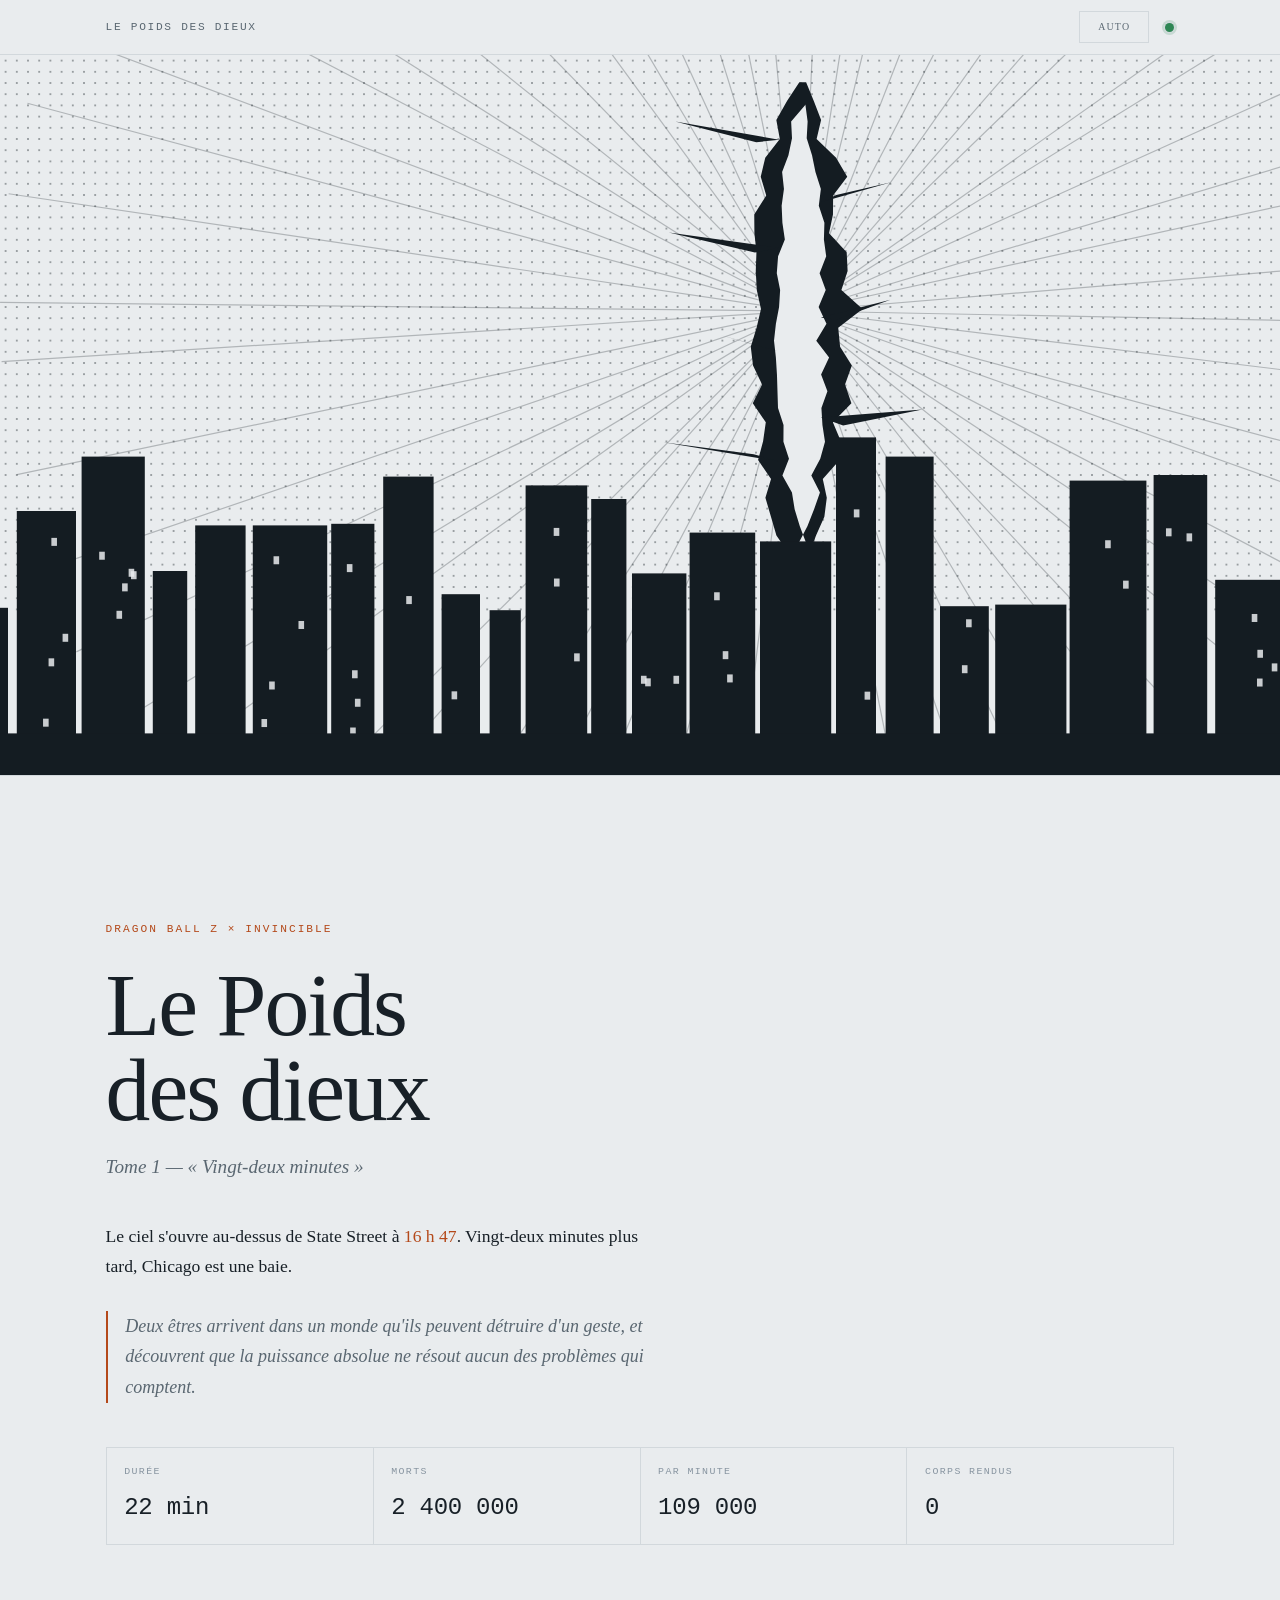
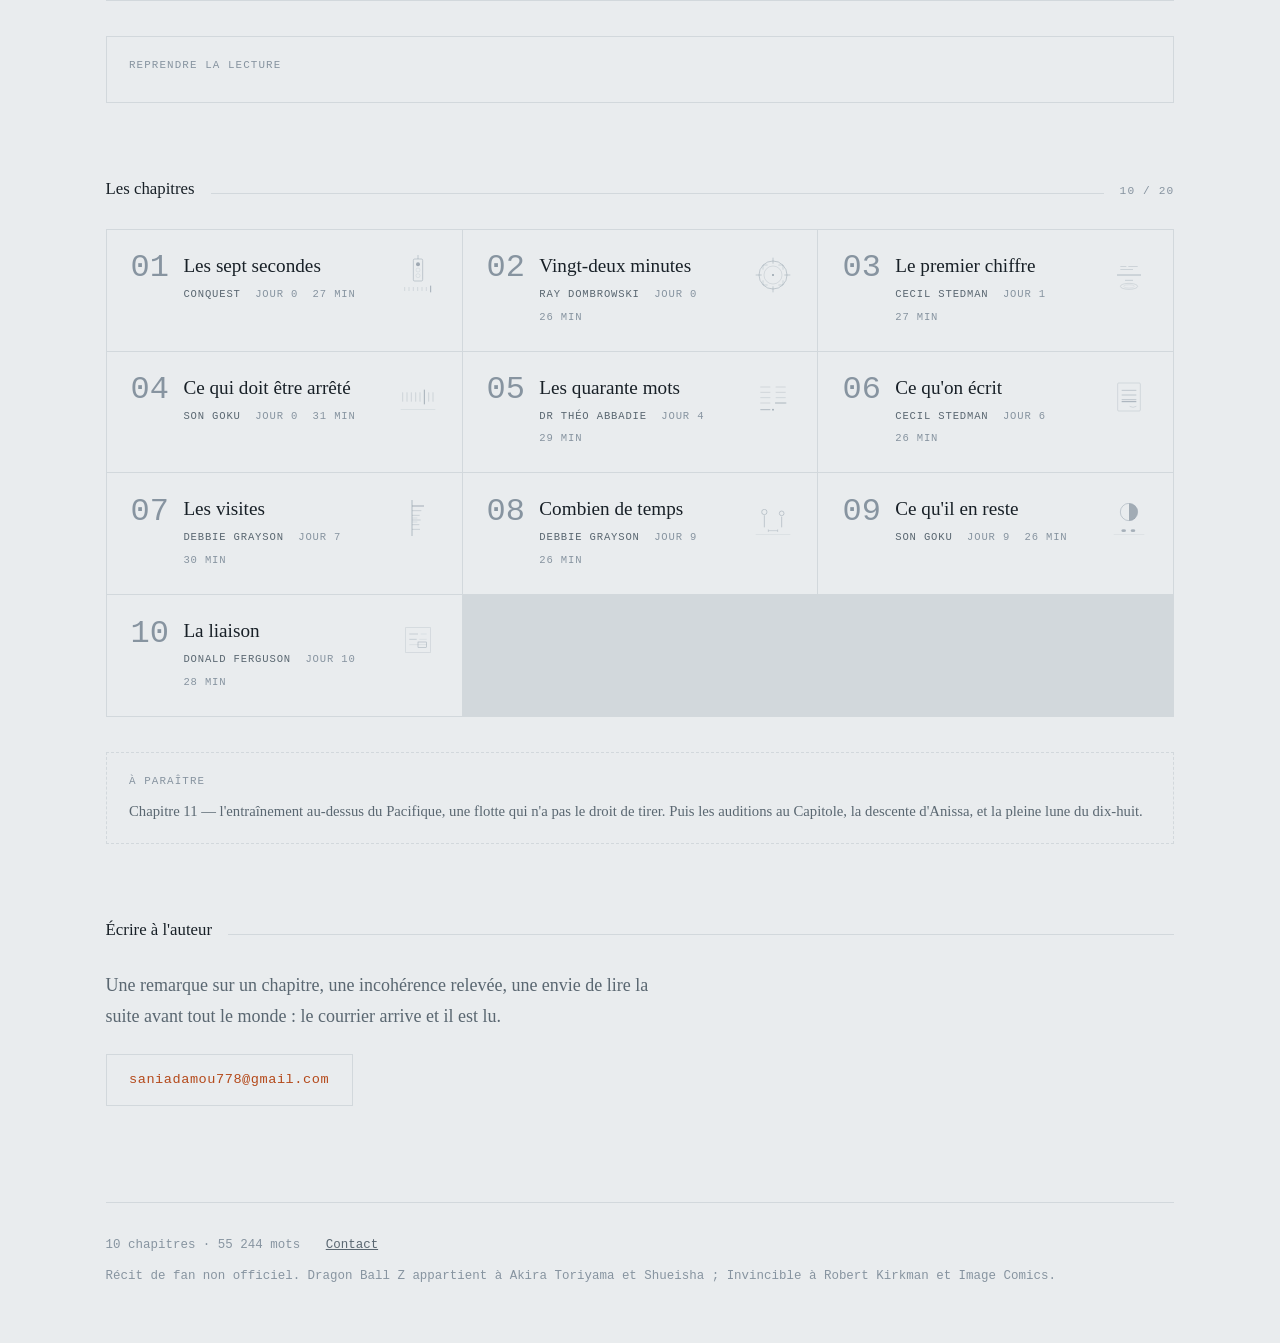
==== commit 8af39fbd: "Trois planches intérieures de plus, et le thème encre Chapitre 5 : la selle est. Un debout, deux à t" ====
--- a/docs/index.html
+++ b/docs/index.html
@@ -22,6 +22,8 @@
 <meta name="twitter:image" content="https://saniadamou14.github.io/Confrontation/assets/og.png"/>
 <meta name="theme-color" content="#0E1418" media="(prefers-color-scheme:dark)"/>
 <meta name="theme-color" content="#E9ECEE" media="(prefers-color-scheme:light)"/>
+<script>try{var t=localStorage.getItem('pdd:theme');
+if(t&&t!=='auto')document.documentElement.setAttribute('data-theme',t);}catch(e){}</script>
 <link rel="stylesheet" href="css/style.css"/>
 </head>
 <body>
@@ -29,6 +31,8 @@
 <div class="barre"><div class="enveloppe barre-i">
 <a class="marque mono" href="index.html">Le Poids des dieux</a>
 <span class="barre-titre mono"></span>
+<button class="theme mono" id="theme" type="button"
+  aria-label="Changer de thème">Auto</button>
 <span class="lampe" title="State &amp; Madison — cycle de 64 secondes"></span>
 </div><div class="jauge" id="jauge"></div></div>
 <main id="contenu">
@@ -130,7 +134,8 @@
 <div class="section-titre"><h2>Écrire à l'auteur</h2><span class="fil"></span></div>
 <p class="contact-txt">Une remarque sur un chapitre, une incohérence relevée, une envie de
 lire la suite avant tout le monde : le courrier arrive et il est lu.</p>
-<a class="contact-lien mono" href="mailto:saniadamou778@gmail.com?subject=Le%20Poids%20des%20dieux">saniadamou778@gmail.com</a>
+<a class="contact-lien mono" id="courriel" href="#" data-c="c2FuaWFkYW1vdTc3OEBnbWFpbC5jb20="
+   rel="nofollow">écrire à l'auteur</a>
 </section>
 
 <footer class="pied mono">
--- a/docs/css/style.css
+++ b/docs/css/style.css
@@ -30,6 +30,20 @@
   --shadow:0 1px 0 rgba(255,255,255,.7), 0 16px 40px -30px rgba(20,32,40,.45);
 }
 
+/* Encre. Le noir et blanc d'impression : aucune couleur, aucune ombre,
+   et les planches passent en noir pur sur papier pur. */
+:root[data-theme="encre"]{
+  --ground:#FFFFFF; --raised:#FFFFFF; --line:#000000;
+  --text:#000000; --dim:#000000; --faint:#000000;
+  --accent:#000000; --signal:#000000; --amber:#8A8A8A; --stop:#FFFFFF;
+  --halo:rgba(0,0,0,.08);
+  --pl-ink:#000000; --pl-paper:#FFFFFF;
+  --shadow:none;
+}
+:root[data-theme="encre"] .compteur dd,
+:root[data-theme="encre"] .carte h3{font-weight:600}
+:root[data-theme="encre"] .prose .situation{font-weight:600}
+
 html{-webkit-text-size-adjust:100%;scroll-behavior:smooth}
 @media (prefers-reduced-motion:reduce){html{scroll-behavior:auto}}
 body{
@@ -57,15 +71,19 @@
 .marque{font-size:.7rem;letter-spacing:.15em;text-transform:uppercase;color:var(--dim);
   text-decoration:none;padding:.7rem 0;transition:color .16s}
 .marque:hover{color:var(--text)}
+.theme{background:none;border:1px solid var(--line);color:var(--dim);font:inherit;
+  font-size:.62rem;letter-spacing:.12em;text-transform:uppercase;padding:.42rem .6rem;
+  cursor:pointer;flex:none;min-width:4.4rem;transition:color .16s,border-color .16s}
+.theme:hover{color:var(--accent);border-color:var(--accent)}
 .barre-titre{flex:1;min-width:0;font-size:.74rem;color:var(--faint);white-space:nowrap;
   overflow:hidden;text-overflow:ellipsis;text-align:right}
 .lampe{width:9px;height:9px;border-radius:50%;flex:none;background:var(--signal);
-  box-shadow:0 0 0 3px color-mix(in srgb,var(--signal) 18%,transparent);
+  box-shadow:0 0 0 1px var(--line),0 0 0 3px color-mix(in srgb,var(--signal) 18%,transparent);
   animation:cycle 64s steps(1,end) infinite}
 @keyframes cycle{
-  0%,43.74%{background:var(--signal);box-shadow:0 0 0 3px color-mix(in srgb,var(--signal) 18%,transparent)}
-  43.75%,49.99%{background:var(--amber);box-shadow:0 0 0 3px color-mix(in srgb,var(--amber) 18%,transparent)}
-  50%,100%{background:var(--stop);box-shadow:0 0 0 3px color-mix(in srgb,var(--stop) 18%,transparent)}}
+  0%,43.74%{background:var(--signal);box-shadow:0 0 0 1px var(--line),0 0 0 3px color-mix(in srgb,var(--signal) 18%,transparent)}
+  43.75%,49.99%{background:var(--amber);box-shadow:0 0 0 1px var(--line),0 0 0 3px color-mix(in srgb,var(--amber) 18%,transparent)}
+  50%,100%{background:var(--stop);box-shadow:0 0 0 1px var(--line),0 0 0 3px color-mix(in srgb,var(--stop) 18%,transparent)}}
 @media (prefers-reduced-motion:reduce){.lampe{animation:none}}
 .jauge{position:absolute;left:0;bottom:-1px;height:2px;width:0;background:var(--accent);
   transition:width .1s linear;will-change:width}
@@ -169,6 +187,8 @@
 .planche svg{display:block;width:100%;height:auto}
 .planche-hero{margin:0 0 clamp(2rem,5vw,3rem);border:0;border-bottom:1px solid var(--line)}
 .planche-chap{margin:0 0 clamp(1.8rem,4vw,2.6rem)}
+.planche-interieure{margin:clamp(2.4rem,6vw,3.6rem) 0;
+  width:min(52rem,92vw);margin-left:50%;transform:translateX(-50%)}
 
 .contact{margin:clamp(2.6rem,7vw,4rem) 0 0}
 .contact-txt{max-width:34rem;color:var(--dim);margin:0}
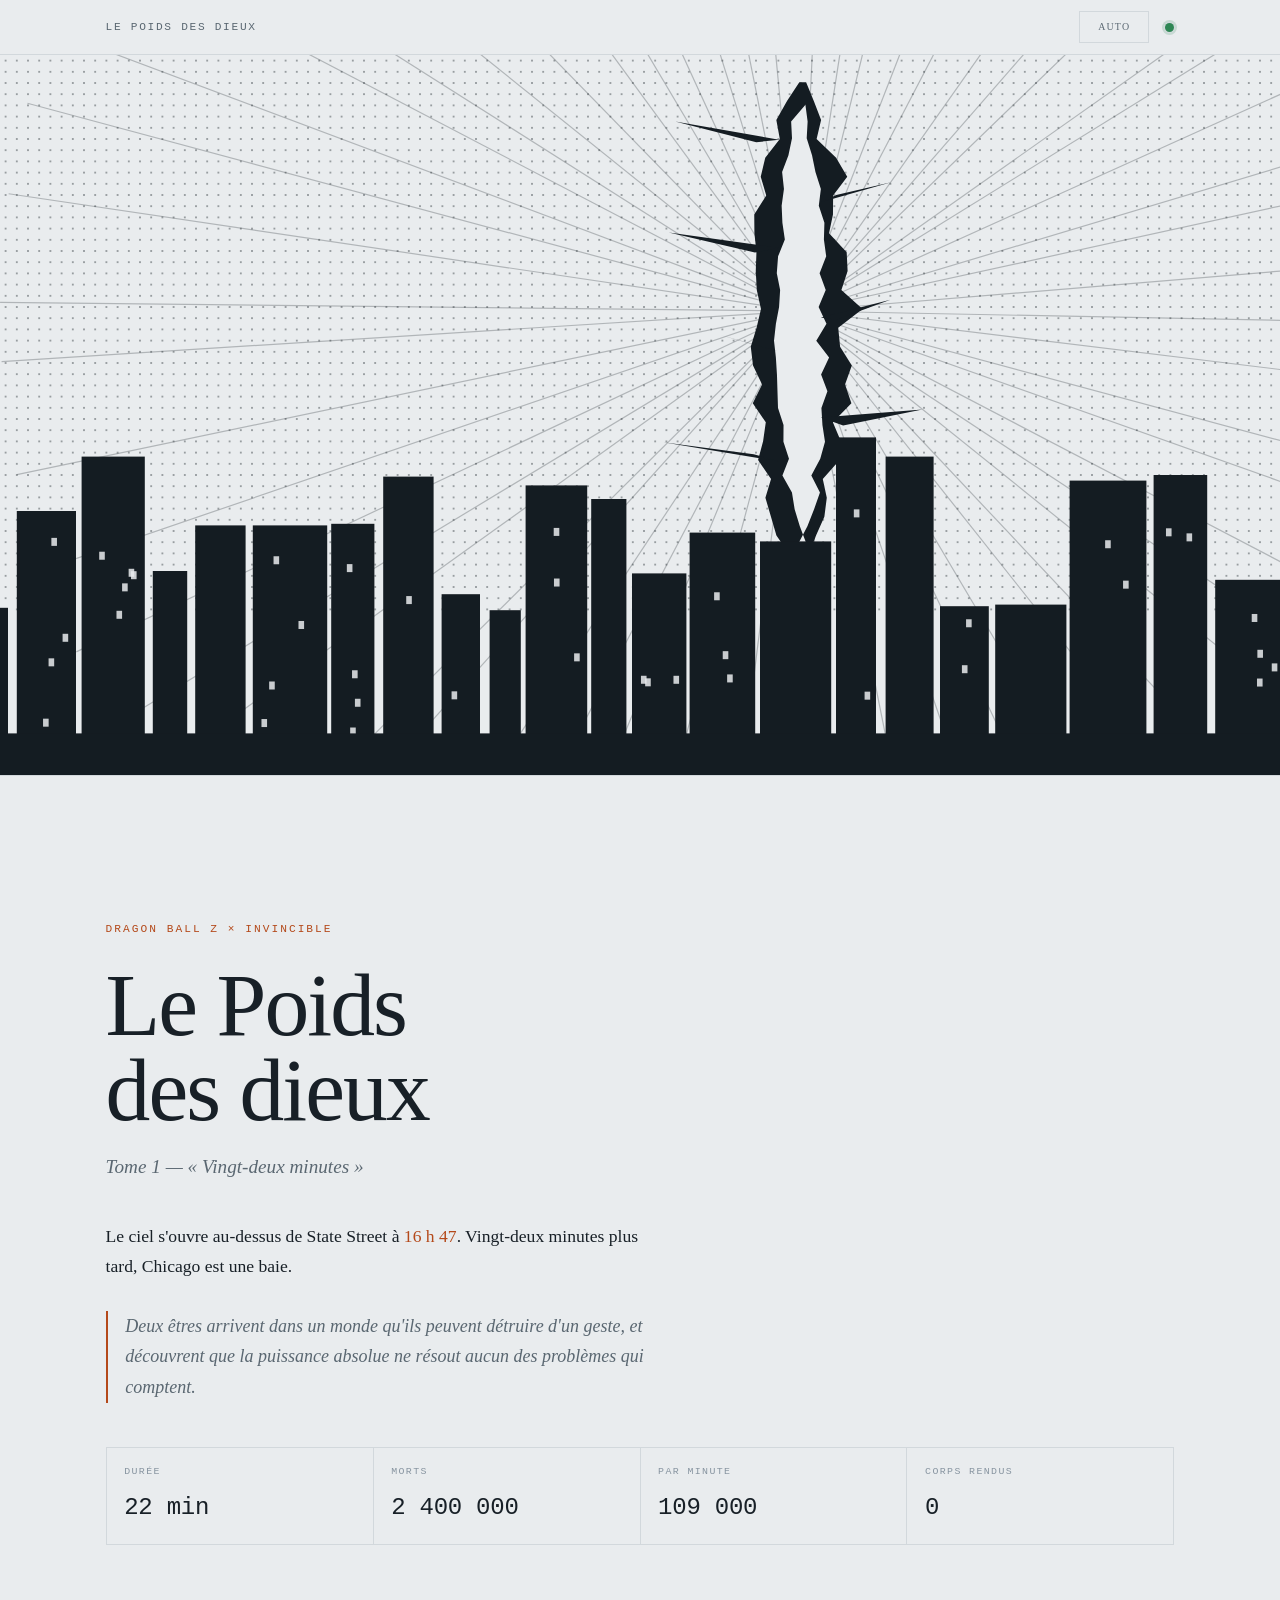
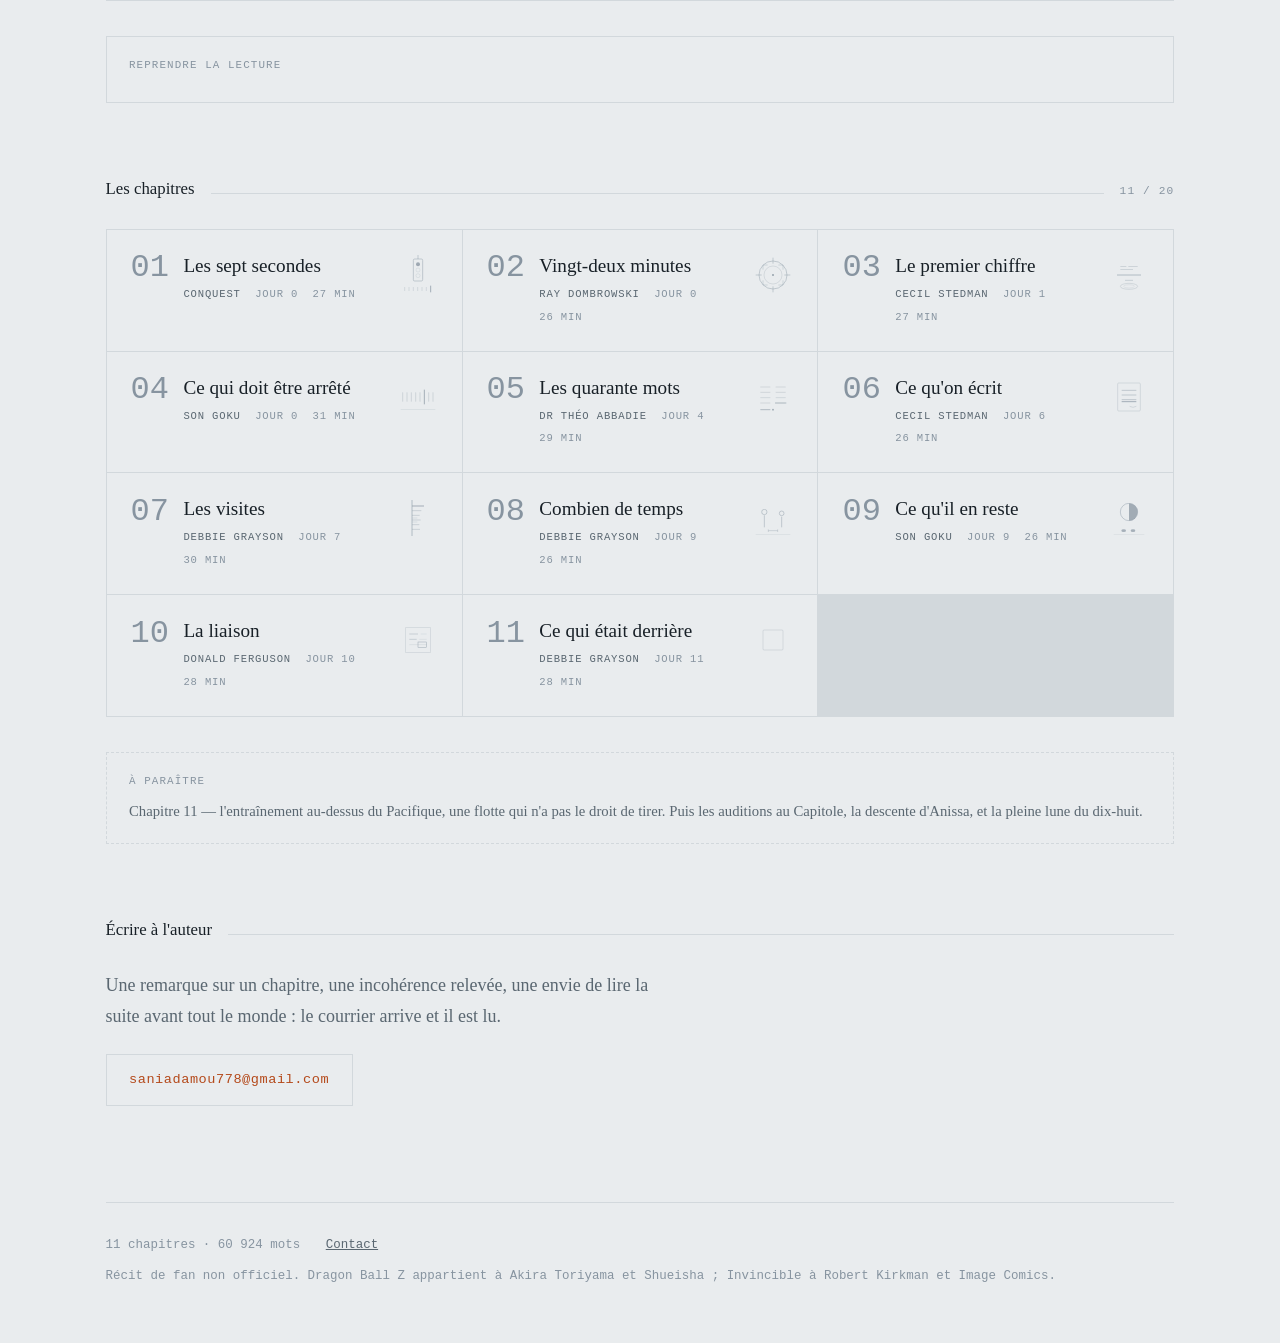
==== commit d1a7998a: "Chapitre 11, ses quatre planches, et la repasse du canon Le jour 11. Végéta vient corriger Kakarotte" ====
--- a/docs/index.html
+++ b/docs/index.html
@@ -58,7 +58,7 @@
 <span class="mono">Reprendre la lecture</span><span class="rep-titre"></span></a>
 
 <div class="section-titre"><h2>Les chapitres</h2><span class="fil"></span>
-<span class="compte mono">10 / 20</span></div>
+<span class="compte mono">11 / 20</span></div>
 
 <div class="grille"><a class="carte" href="chapitres/01-les-sept-secondes.html"><span class="num mono">01</span><span class="corps"><h3>Les sept secondes</h3><span class="meta mono"><span class="focal">Conquest</span><span>Jour 0</span><span>27 min</span></span></span><span class="embleme"><svg viewBox="0 0 120 120" fill="none" stroke="currentColor" stroke-width="1.5" aria-hidden="true">
 <rect x="46" y="12" width="28" height="66" rx="4"/><line x1="60" y1="0" x2="60" y2="12"/>
@@ -124,7 +124,9 @@
 <line x1="34" y1="42" x2="60" y2="42" opacity=".8"/><line x1="68" y1="42" x2="86" y2="42" opacity=".35"/>
 <line x1="34" y1="58" x2="56" y2="58" opacity=".8"/><line x1="64" y1="58" x2="86" y2="58" opacity=".35"/>
 <line x1="34" y1="74" x2="86" y2="74" opacity=".35"/>
-<rect x="60" y="66" width="26" height="16" opacity=".9"/></svg></span></a></div>
+<rect x="60" y="66" width="26" height="16" opacity=".9"/></svg></span></a>
+<a class="carte" href="chapitres/11-ce-qui-etait-derriere.html"><span class="num mono">11</span><span class="corps"><h3>Ce qui était derrière</h3><span class="meta mono"><span class="focal">Debbie Grayson</span><span>Jour 11</span><span>28 min</span></span></span><span class="embleme"><svg viewBox="0 0 120 120" fill="none" stroke="currentColor" stroke-width="1.5" aria-hidden="true">
+<rect x="30" y="30" width="60" height="60" rx="3" opacity=".5"/></svg></span></a></div>
 
 <div class="avenir"><span class="mono">À paraître</span>
 Chapitre 11 — l'entraînement au-dessus du Pacifique, une flotte qui n'a pas le droit de tirer.
@@ -139,13 +141,13 @@
 </section>
 
 <footer class="pied mono">
-<span>10 chapitres · 55 244 mots</span>
+<span>11 chapitres · 60 924 mots</span>
 <span><a href="index.html#contact">Contact</a></span>
 <span>Récit de fan non officiel. Dragon Ball Z appartient à Akira Toriyama et Shueisha ;
 Invincible à Robert Kirkman et Image Comics.</span>
 </footer>
 
 </div></main>
-<script type="application/ld+json">{"@context": "https://schema.org", "@type": "Book", "name": "Le Poids des dieux", "inLanguage": "fr", "description": "Light novel. Le ciel s'ouvre au-dessus de Chicago à 16 h 47. Vingt-deux minutes plus tard, il n'y a plus de ville.", "url": "https://saniadamou14.github.io/Confrontation/", "numberOfPages": 10, "genre": ["Light novel", "Science-fiction", "Fan fiction"], "hasPart": [{"@type": "Chapter", "name": "Les sept secondes", "position": 1, "url": "https://saniadamou14.github.io/Confrontation/chapitres/01-les-sept-secondes.html"}, {"@type": "Chapter", "name": "Vingt-deux minutes", "position": 2, "url": "https://saniadamou14.github.io/Confrontation/chapitres/02-vingt-deux-minutes.html"}, {"@type": "Chapter", "name": "Le premier chiffre", "position": 3, "url": "https://saniadamou14.github.io/Confrontation/chapitres/03-le-premier-chiffre.html"}, {"@type": "Chapter", "name": "Ce qui doit être arrêté", "position": 4, "url": "https://saniadamou14.github.io/Confrontation/chapitres/04-ce-qui-doit-etre-arrete.html"}, {"@type": "Chapter", "name": "Les quarante mots", "position": 5, "url": "https://saniadamou14.github.io/Confrontation/chapitres/05-les-quarante-mots.html"}, {"@type": "Chapter", "name": "Ce qu'on écrit", "position": 6, "url": "https://saniadamou14.github.io/Confrontation/chapitres/06-ce-quon-ecrit.html"}, {"@type": "Chapter", "name": "Les visites", "position": 7, "url": "https://saniadamou14.github.io/Confrontation/chapitres/07-les-visites.html"}, {"@type": "Chapter", "name": "Combien de temps", "position": 8, "url": "https://saniadamou14.github.io/Confrontation/chapitres/08-combien-de-temps.html"}, {"@type": "Chapter", "name": "Ce qu'il en reste", "position": 9, "url": "https://saniadamou14.github.io/Confrontation/chapitres/09-ce-quil-en-reste.html"}, {"@type": "Chapter", "name": "La liaison", "position": 10, "url": "https://saniadamou14.github.io/Confrontation/chapitres/10-la-liaison.html"}]}</script>
+<script type="application/ld+json">{"@context": "https://schema.org", "@type": "Book", "name": "Le Poids des dieux", "inLanguage": "fr", "description": "Light novel. Le ciel s'ouvre au-dessus de Chicago à 16 h 47. Vingt-deux minutes plus tard, il n'y a plus de ville.", "url": "https://saniadamou14.github.io/Confrontation/", "numberOfPages": 11, "genre": ["Light novel", "Science-fiction", "Fan fiction"], "hasPart": [{"@type": "Chapter", "name": "Les sept secondes", "position": 1, "url": "https://saniadamou14.github.io/Confrontation/chapitres/01-les-sept-secondes.html"}, {"@type": "Chapter", "name": "Vingt-deux minutes", "position": 2, "url": "https://saniadamou14.github.io/Confrontation/chapitres/02-vingt-deux-minutes.html"}, {"@type": "Chapter", "name": "Le premier chiffre", "position": 3, "url": "https://saniadamou14.github.io/Confrontation/chapitres/03-le-premier-chiffre.html"}, {"@type": "Chapter", "name": "Ce qui doit être arrêté", "position": 4, "url": "https://saniadamou14.github.io/Confrontation/chapitres/04-ce-qui-doit-etre-arrete.html"}, {"@type": "Chapter", "name": "Les quarante mots", "position": 5, "url": "https://saniadamou14.github.io/Confrontation/chapitres/05-les-quarante-mots.html"}, {"@type": "Chapter", "name": "Ce qu'on écrit", "position": 6, "url": "https://saniadamou14.github.io/Confrontation/chapitres/06-ce-quon-ecrit.html"}, {"@type": "Chapter", "name": "Les visites", "position": 7, "url": "https://saniadamou14.github.io/Confrontation/chapitres/07-les-visites.html"}, {"@type": "Chapter", "name": "Combien de temps", "position": 8, "url": "https://saniadamou14.github.io/Confrontation/chapitres/08-combien-de-temps.html"}, {"@type": "Chapter", "name": "Ce qu'il en reste", "position": 9, "url": "https://saniadamou14.github.io/Confrontation/chapitres/09-ce-quil-en-reste.html"}, {"@type": "Chapter", "name": "La liaison", "position": 10, "url": "https://saniadamou14.github.io/Confrontation/chapitres/10-la-liaison.html"}, {"@type": "Chapter", "name": "Ce qui était derrière", "position": 11, "url": "https://saniadamou14.github.io/Confrontation/chapitres/11-ce-qui-etait-derriere.html"}]}</script>
 <script src="js/main.js" defer></script>
 </body></html>
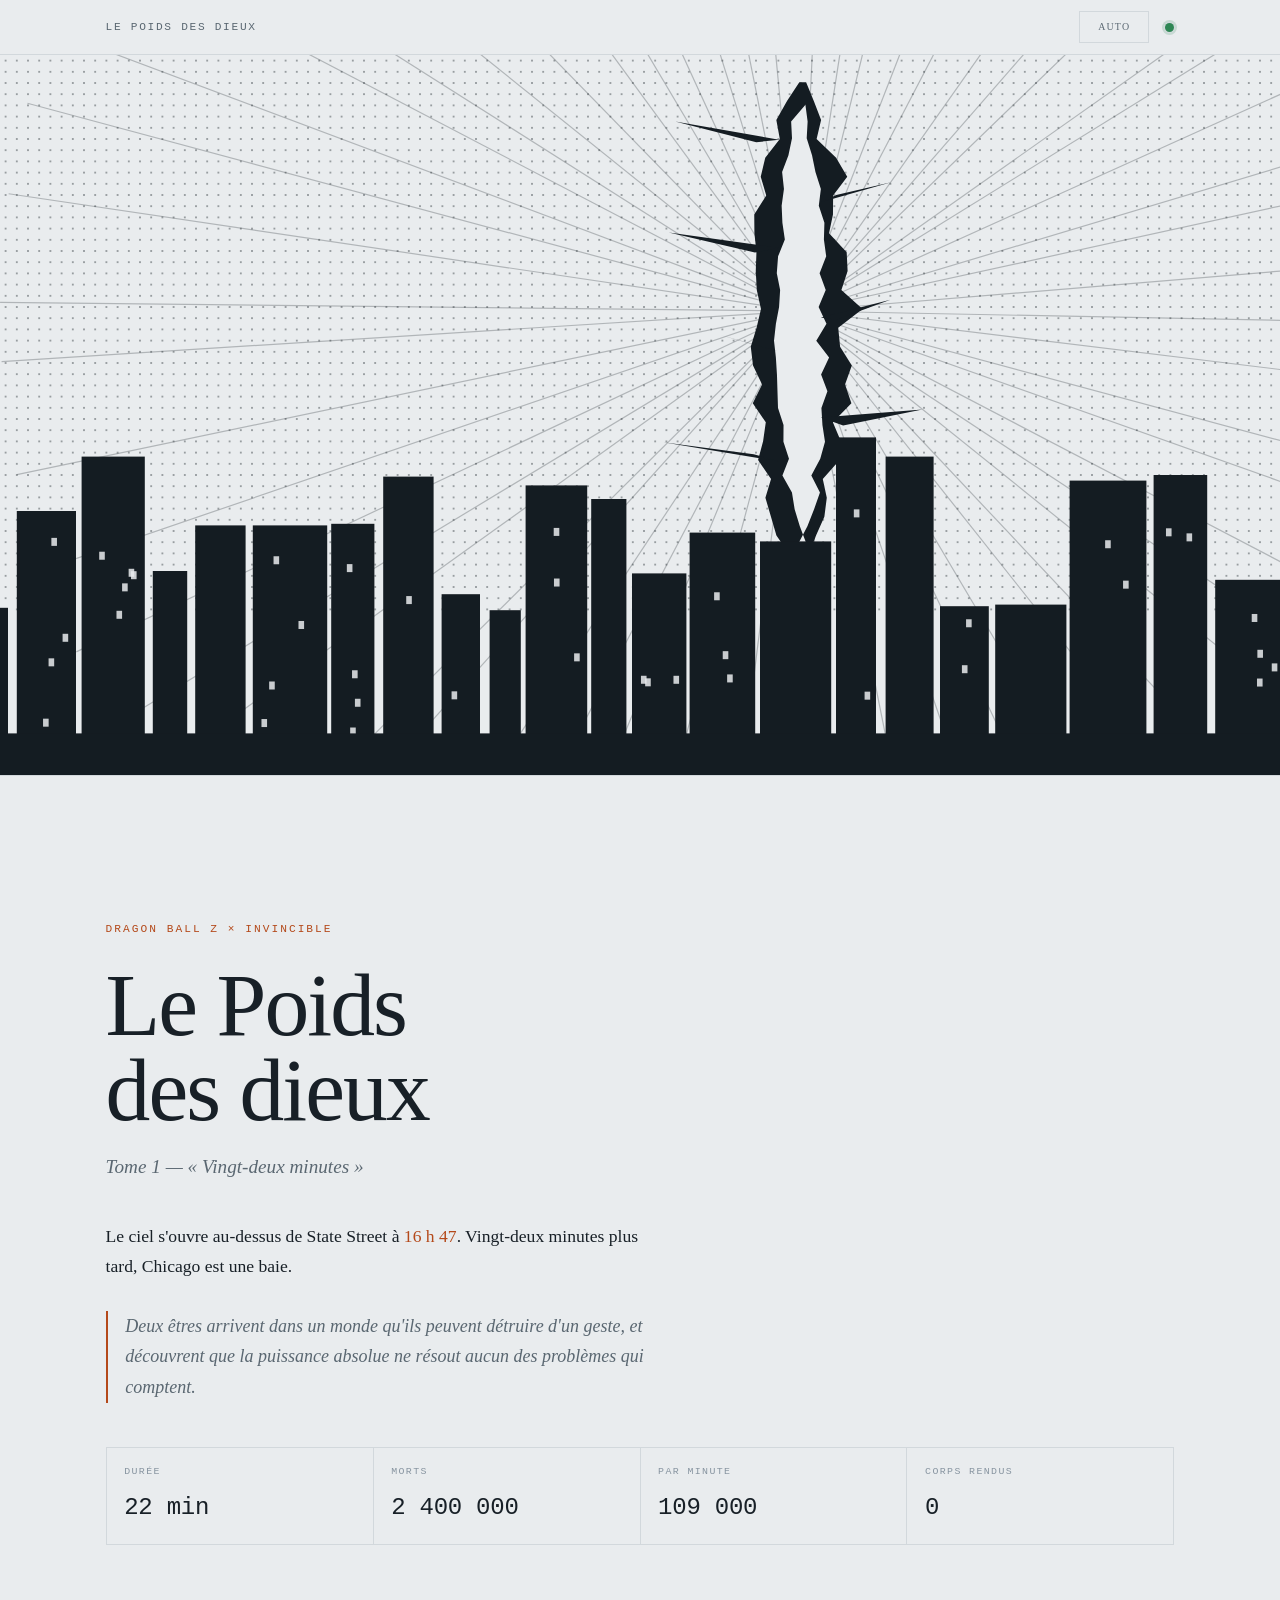
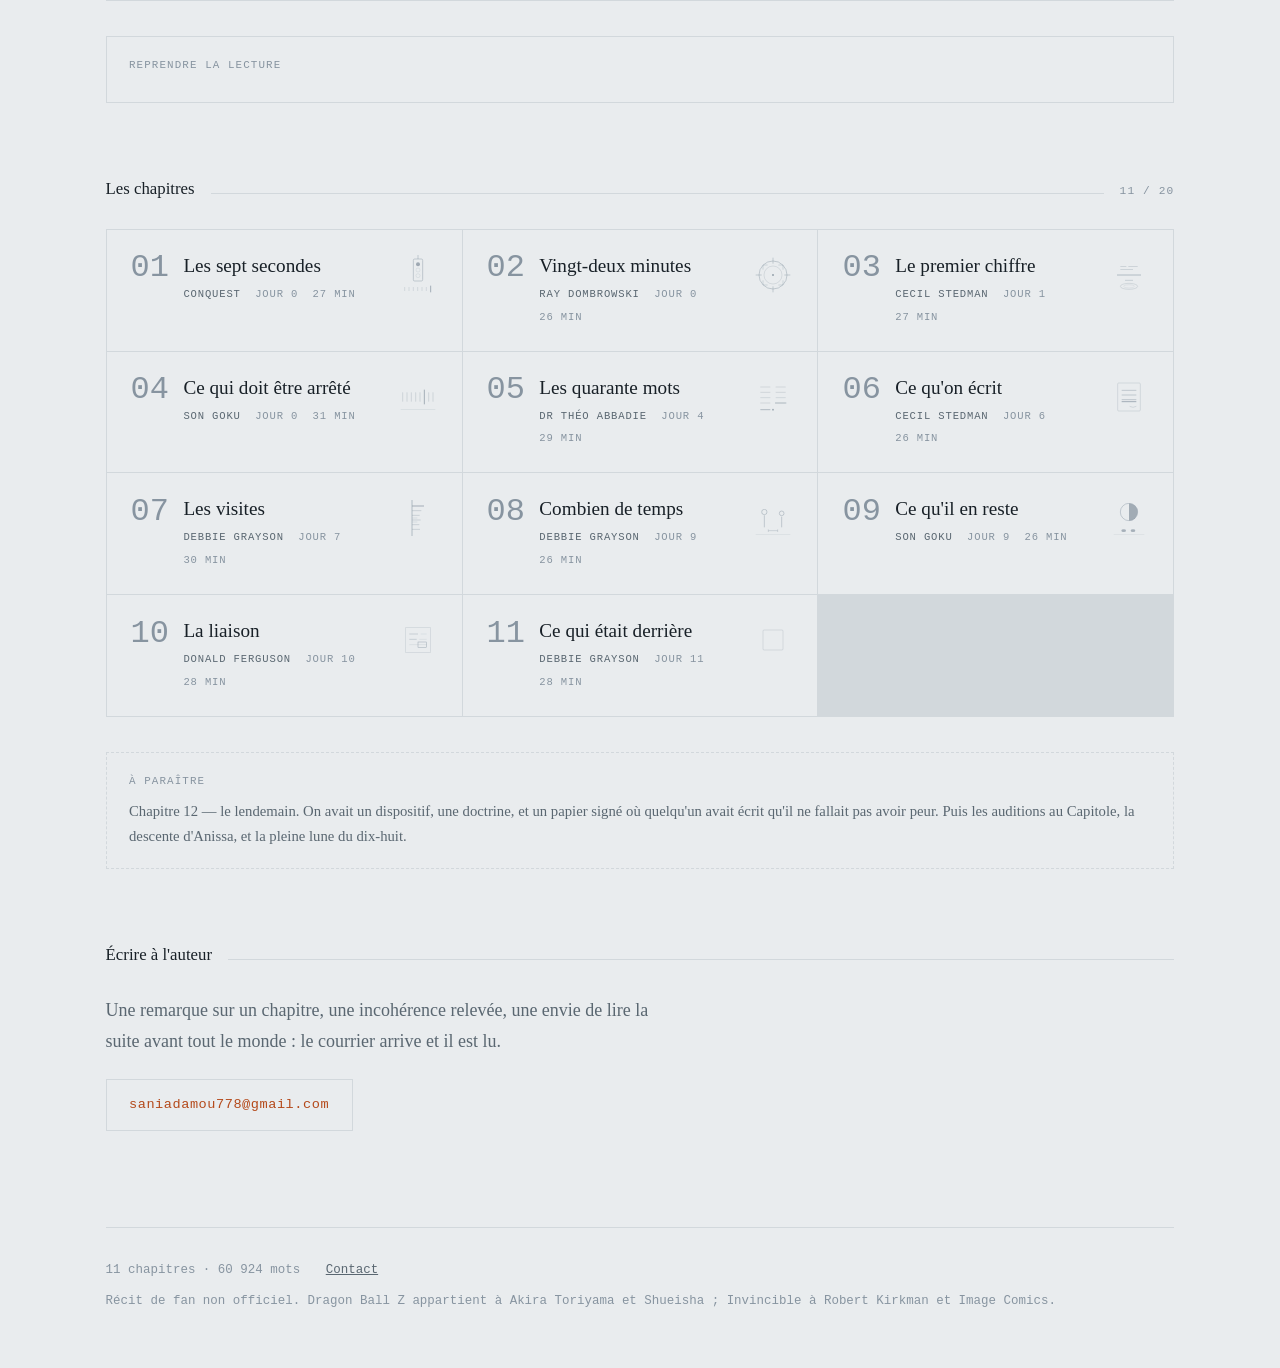
==== commit 72202a61: "Le bandeau « à paraître » annonçait le chapitre déjà écrit Il portait encore l'entraînement au-dessu" ====
--- a/docs/index.html
+++ b/docs/index.html
@@ -129,7 +129,7 @@
 <rect x="30" y="30" width="60" height="60" rx="3" opacity=".5"/></svg></span></a></div>
 
 <div class="avenir"><span class="mono">À paraître</span>
-Chapitre 11 — l'entraînement au-dessus du Pacifique, une flotte qui n'a pas le droit de tirer.
+Chapitre 12 — le lendemain. On avait un dispositif, une doctrine, et un papier signé où quelqu'un avait écrit qu'il ne fallait pas avoir peur.
 Puis les auditions au Capitole, la descente d'Anissa, et la pleine lune du dix-huit.</div>
 
 <section id="contact" class="contact">
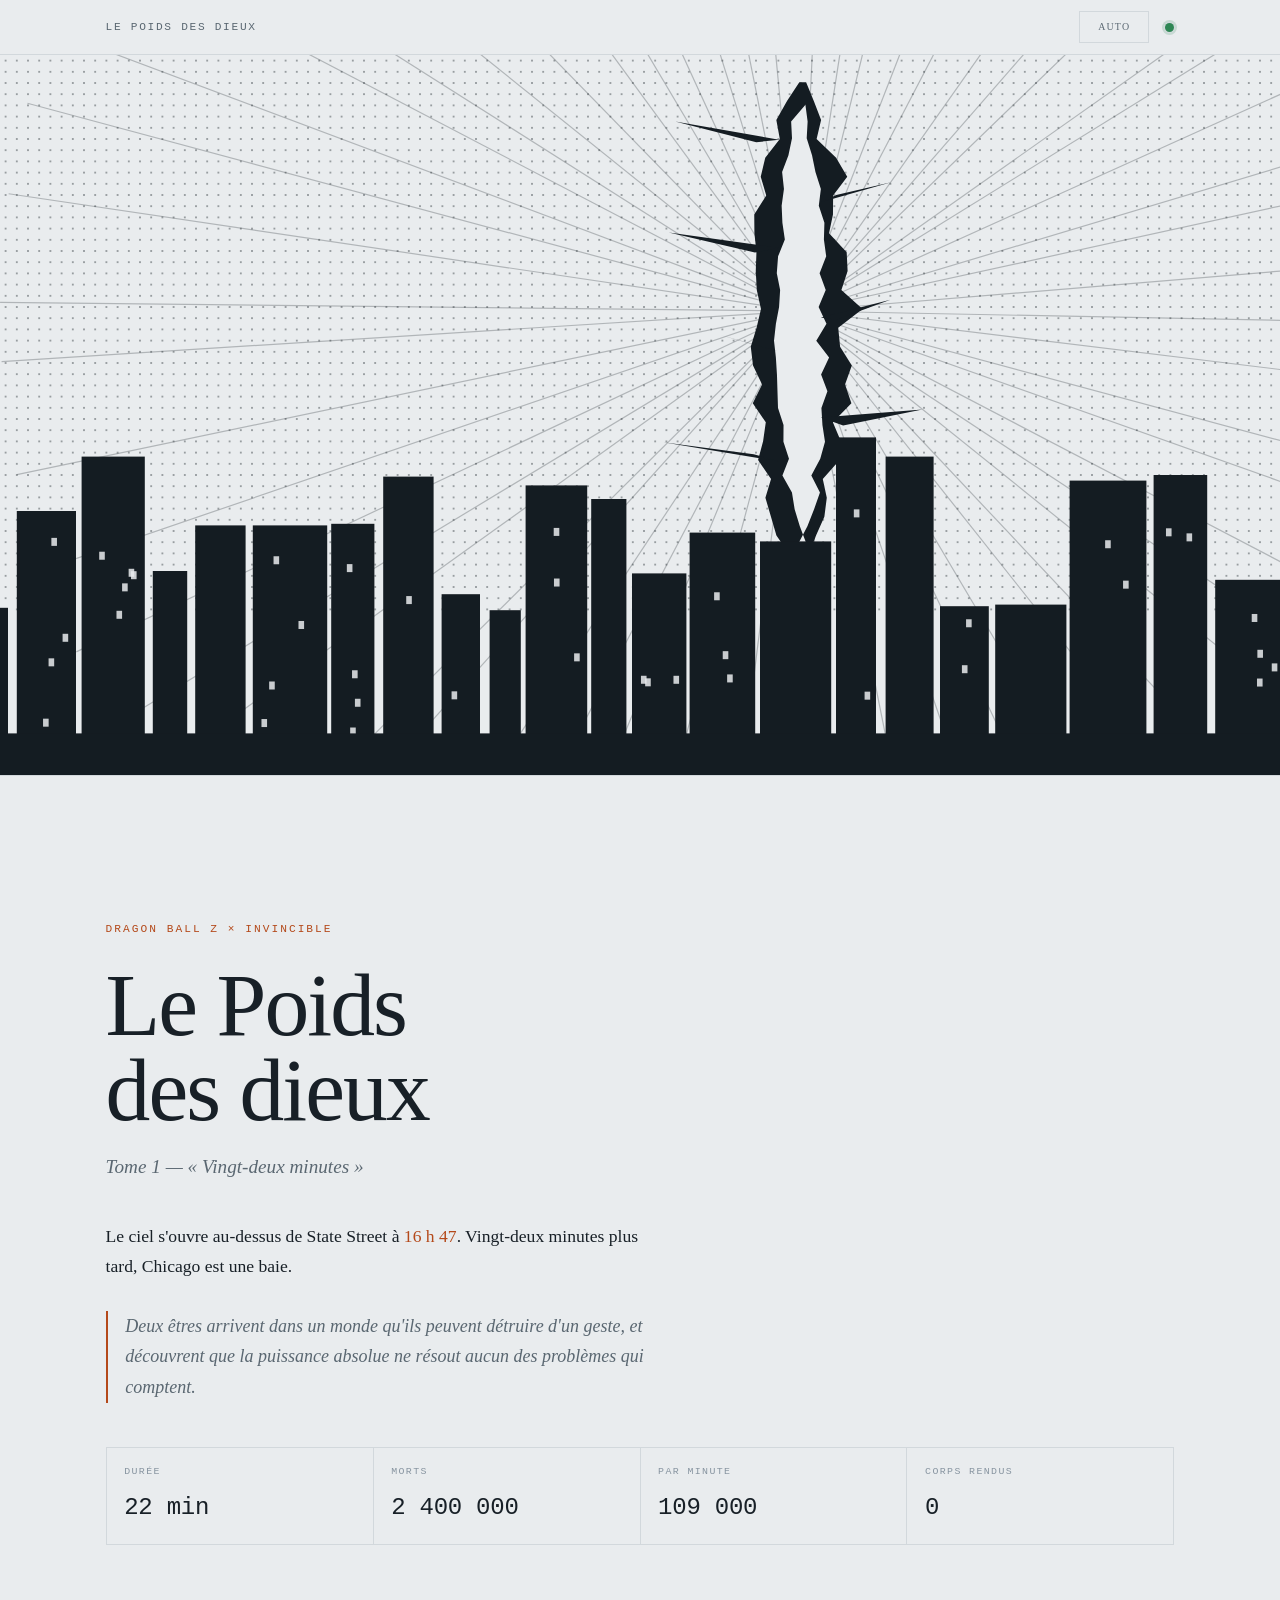
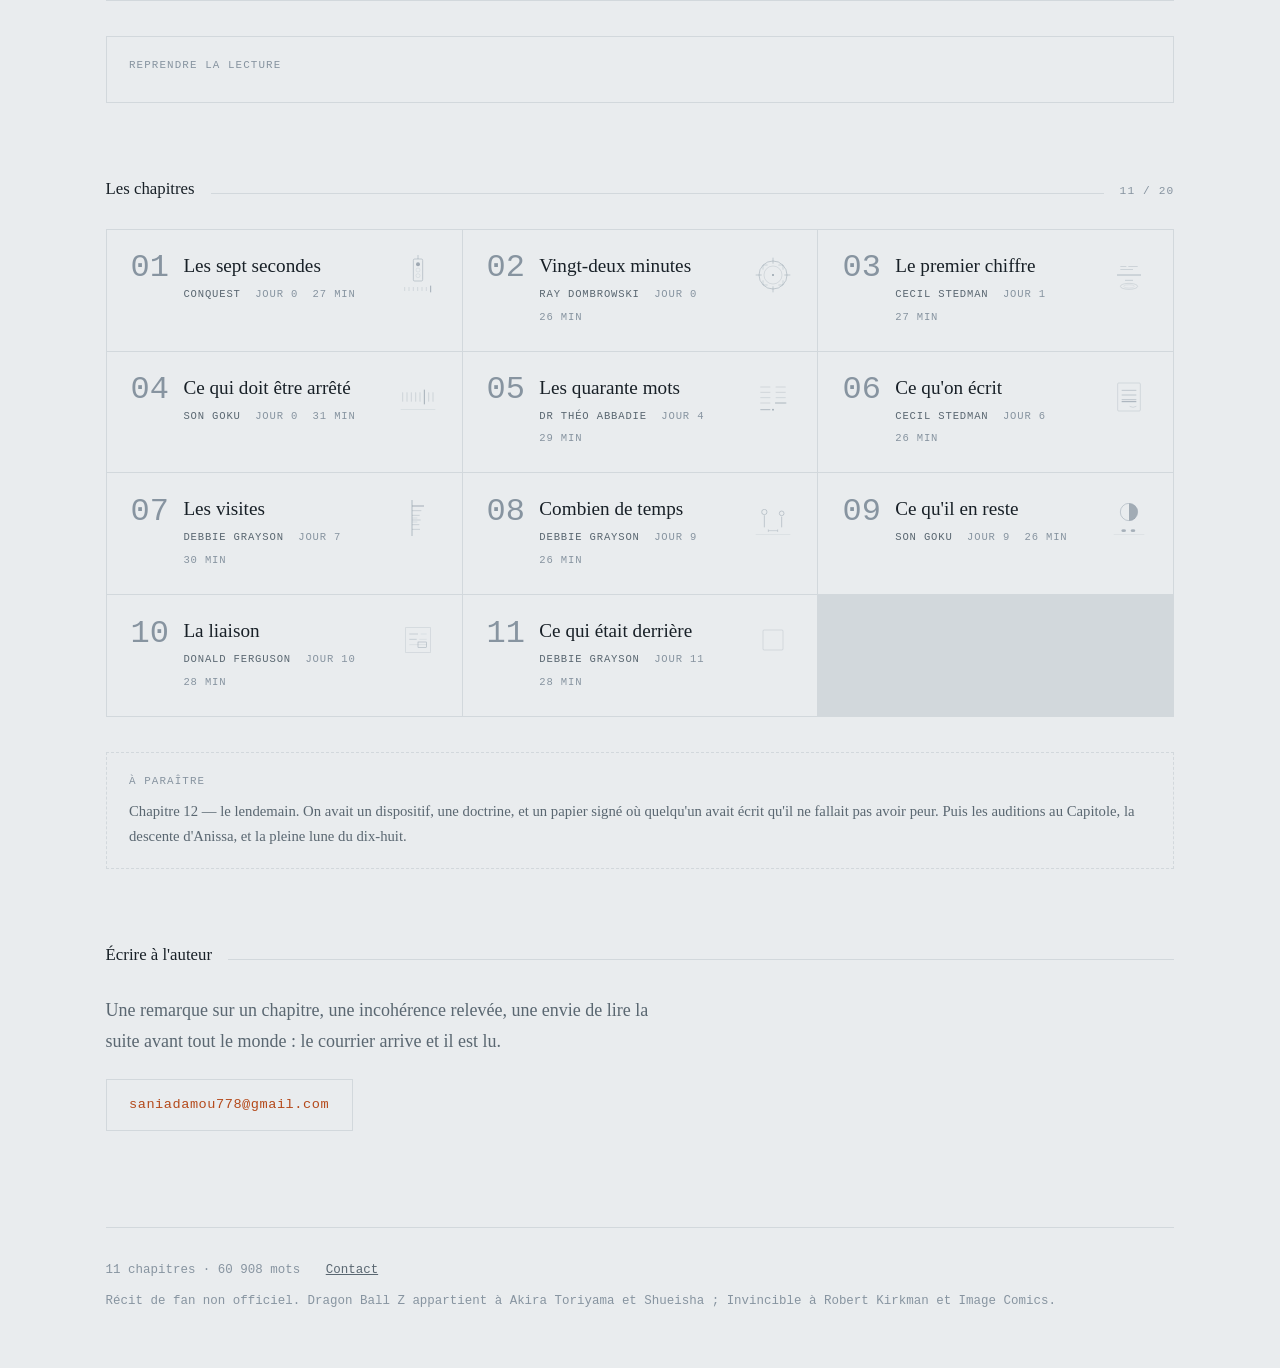
==== commit d54d9458: "Passes de tics sur le 11, le registre des blessures, et un avertissement périmé Les blocs « après le" ====
--- a/docs/index.html
+++ b/docs/index.html
@@ -141,7 +141,7 @@
 </section>
 
 <footer class="pied mono">
-<span>11 chapitres · 60 924 mots</span>
+<span>11 chapitres · 60 908 mots</span>
 <span><a href="index.html#contact">Contact</a></span>
 <span>Récit de fan non officiel. Dragon Ball Z appartient à Akira Toriyama et Shueisha ;
 Invincible à Robert Kirkman et Image Comics.</span>
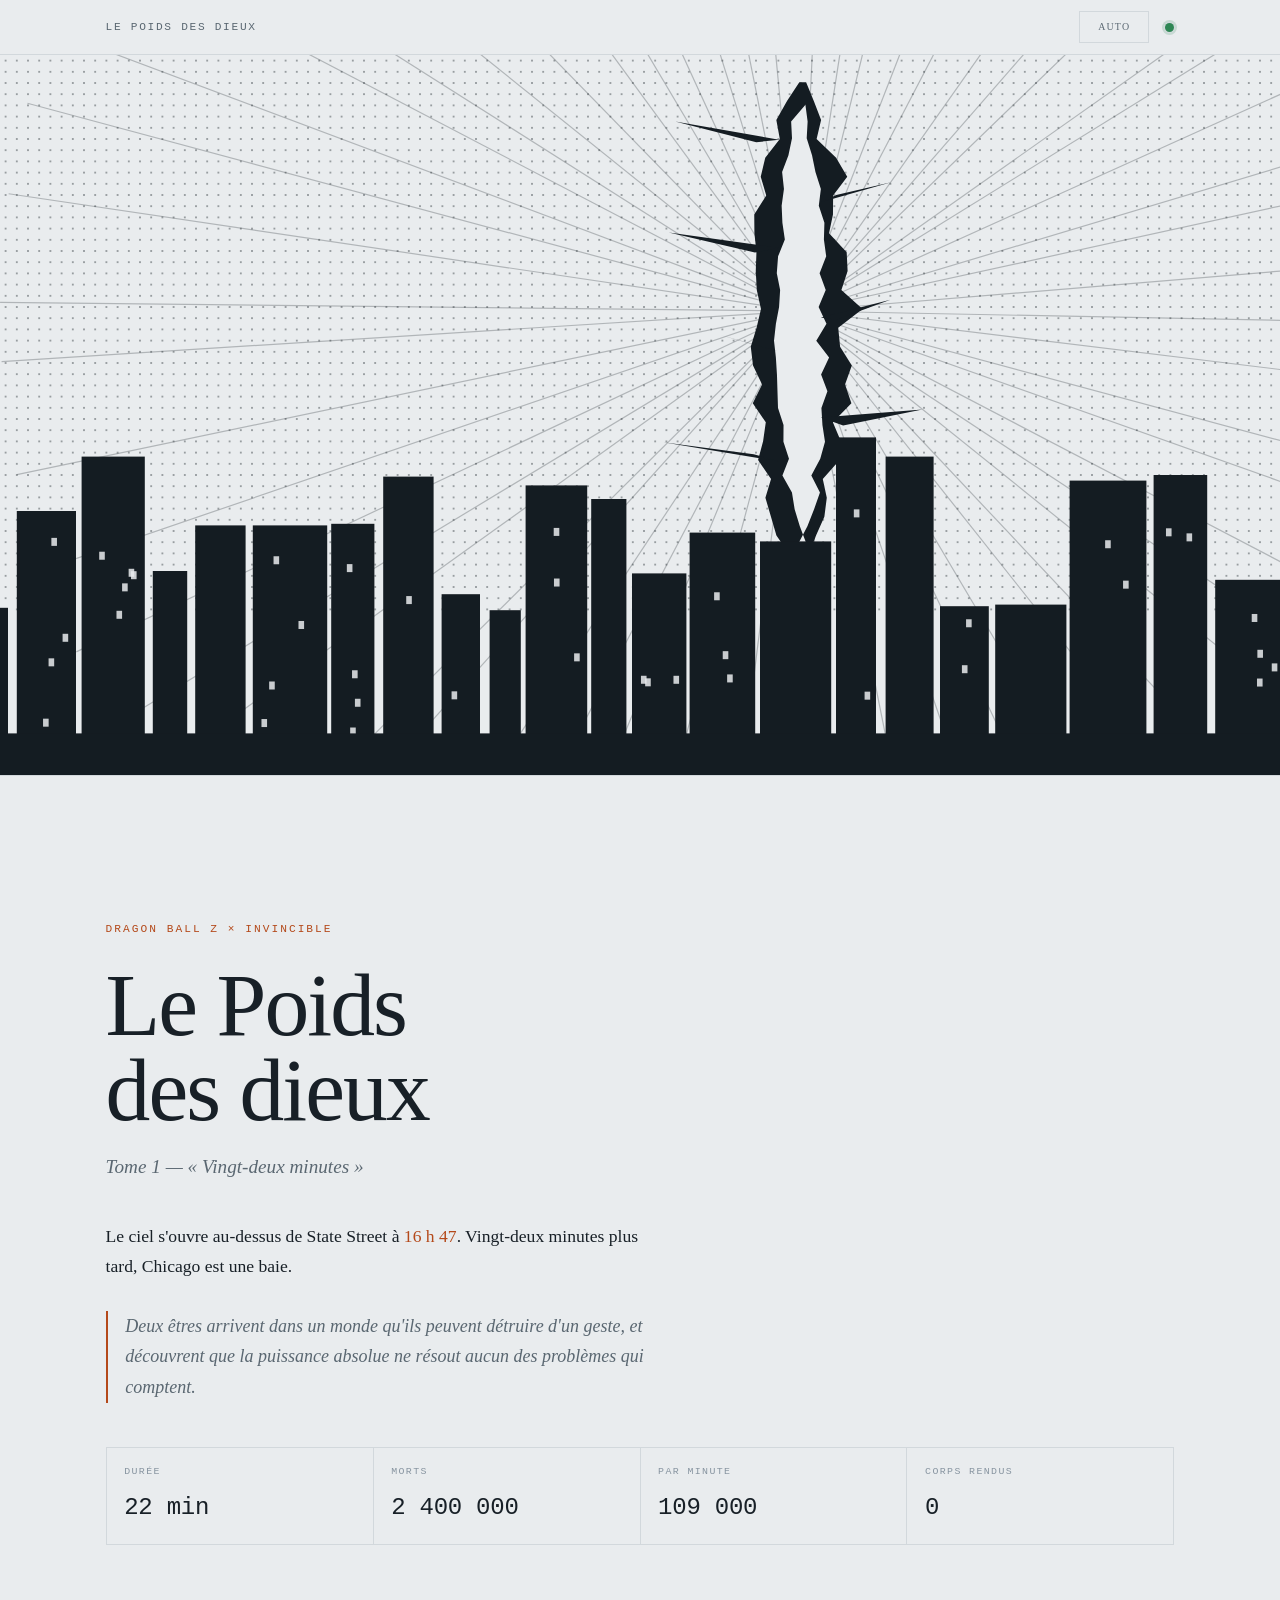
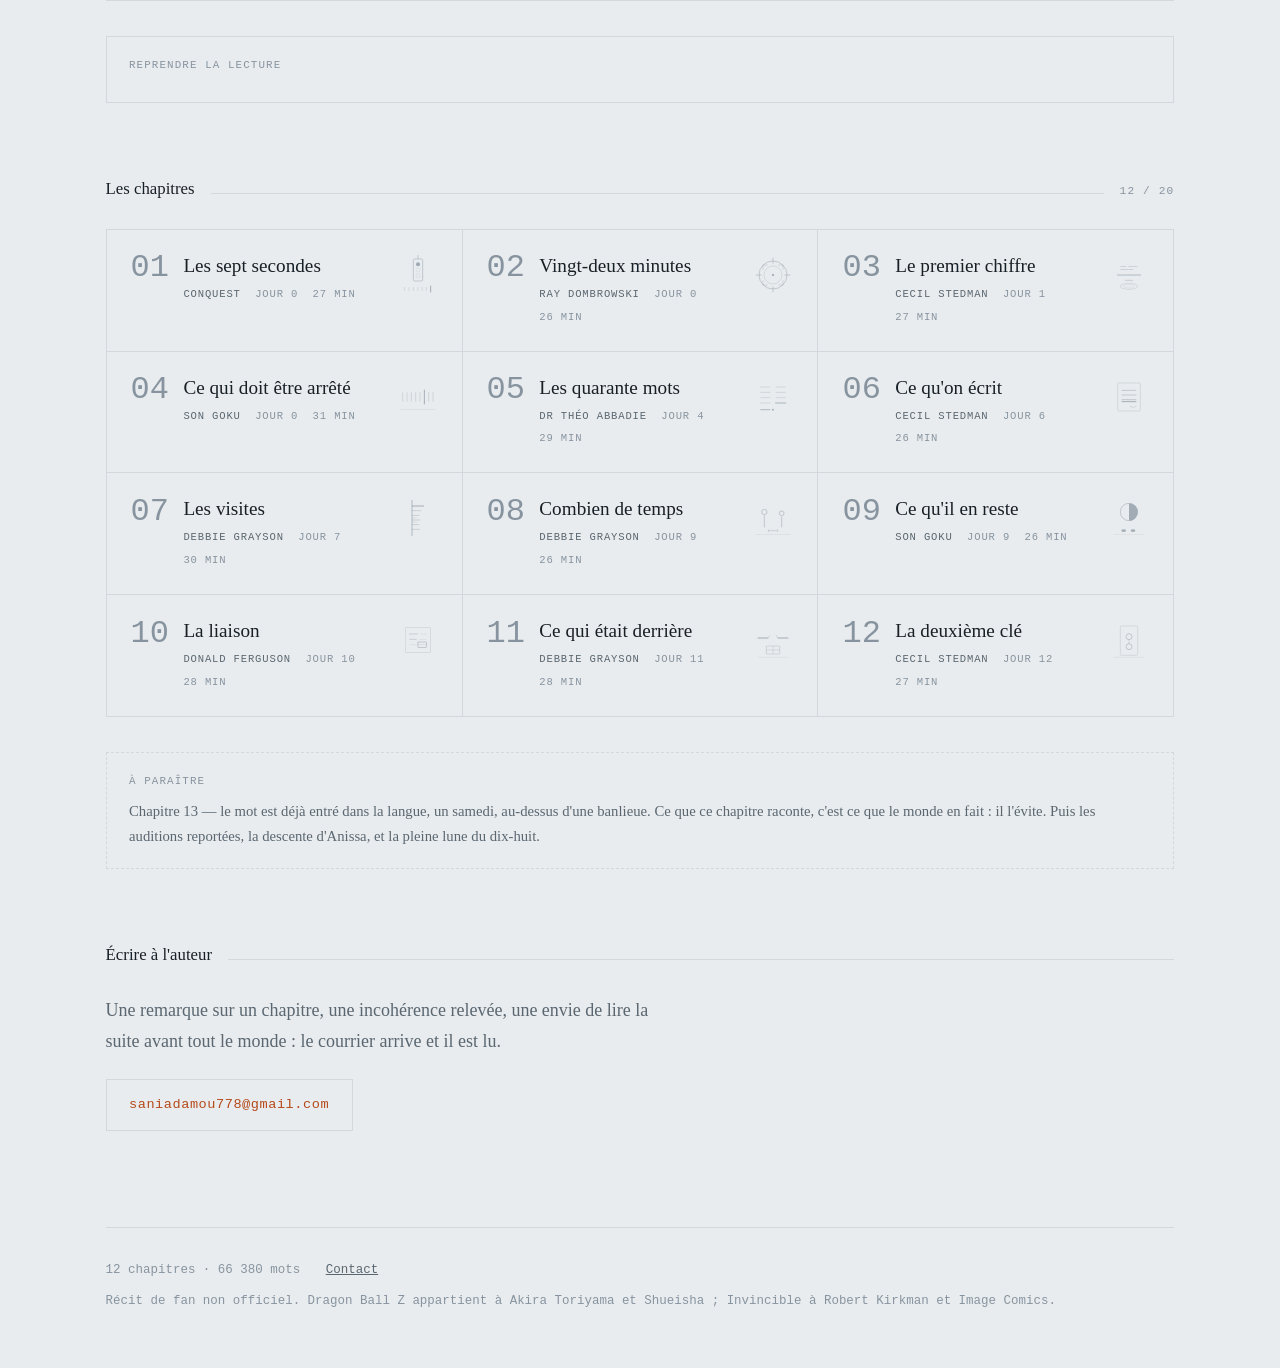
==== commit 0c8485fc: "Chapitre 12, ses sept planches, et la synchronisation des registres Cecil, QG, J12 : le bilan chiffr" ====
--- a/docs/index.html
+++ b/docs/index.html
@@ -58,7 +58,7 @@
 <span class="mono">Reprendre la lecture</span><span class="rep-titre"></span></a>
 
 <div class="section-titre"><h2>Les chapitres</h2><span class="fil"></span>
-<span class="compte mono">11 / 20</span></div>
+<span class="compte mono">12 / 20</span></div>
 
 <div class="grille"><a class="carte" href="chapitres/01-les-sept-secondes.html"><span class="num mono">01</span><span class="corps"><h3>Les sept secondes</h3><span class="meta mono"><span class="focal">Conquest</span><span>Jour 0</span><span>27 min</span></span></span><span class="embleme"><svg viewBox="0 0 120 120" fill="none" stroke="currentColor" stroke-width="1.5" aria-hidden="true">
 <rect x="46" y="12" width="28" height="66" rx="4"/><line x1="60" y1="0" x2="60" y2="12"/>
@@ -126,11 +126,20 @@
 <line x1="34" y1="74" x2="86" y2="74" opacity=".35"/>
 <rect x="60" y="66" width="26" height="16" opacity=".9"/></svg></span></a>
 <a class="carte" href="chapitres/11-ce-qui-etait-derriere.html"><span class="num mono">11</span><span class="corps"><h3>Ce qui était derrière</h3><span class="meta mono"><span class="focal">Debbie Grayson</span><span>Jour 11</span><span>28 min</span></span></span><span class="embleme"><svg viewBox="0 0 120 120" fill="none" stroke="currentColor" stroke-width="1.5" aria-hidden="true">
-<rect x="30" y="30" width="60" height="60" rx="3" opacity=".5"/></svg></span></a></div>
+<path d="M14 54 L46 54 M74 54 L106 54" stroke-width="2.5"/>
+<path d="M46 54 L51 45 M74 54 L69 45" opacity=".6"/>
+<rect x="40" y="78" width="40" height="24" rx="2" opacity=".7"/>
+<line x1="60" y1="78" x2="60" y2="102" opacity=".5"/><line x1="40" y1="90" x2="80" y2="90" opacity=".5"/>
+<line x1="14" y1="112" x2="106" y2="112" opacity=".3"/></svg></span></a>
+<a class="carte" href="chapitres/12-la-deuxieme-cle.html"><span class="num mono">12</span><span class="corps"><h3>La deuxième clé</h3><span class="meta mono"><span class="focal">Cecil Stedman</span><span>Jour 12</span><span>27 min</span></span></span><span class="embleme"><svg viewBox="0 0 120 120" fill="none" stroke="currentColor" stroke-width="1.5" aria-hidden="true">
+<rect x="34" y="18" width="52" height="88" rx="3" opacity=".5"/>
+<circle cx="60" cy="50" r="9"/><circle cx="60" cy="80" r="9"/>
+<line x1="60" y1="59" x2="60" y2="71" opacity=".7"/>
+<line x1="14" y1="112" x2="106" y2="112" opacity=".3"/></svg></span></a></div>
 
 <div class="avenir"><span class="mono">À paraître</span>
-Chapitre 12 — le lendemain. On avait un dispositif, une doctrine, et un papier signé où quelqu'un avait écrit qu'il ne fallait pas avoir peur.
-Puis les auditions au Capitole, la descente d'Anissa, et la pleine lune du dix-huit.</div>
+Chapitre 13 — le mot est déjà entré dans la langue, un samedi, au-dessus d'une banlieue. Ce que ce chapitre raconte, c'est ce que le monde en fait : il l'évite.
+Puis les auditions reportées, la descente d'Anissa, et la pleine lune du dix-huit.</div>
 
 <section id="contact" class="contact">
 <div class="section-titre"><h2>Écrire à l'auteur</h2><span class="fil"></span></div>
@@ -141,13 +150,13 @@
 </section>
 
 <footer class="pied mono">
-<span>11 chapitres · 60 908 mots</span>
+<span>12 chapitres · 66 380 mots</span>
 <span><a href="index.html#contact">Contact</a></span>
 <span>Récit de fan non officiel. Dragon Ball Z appartient à Akira Toriyama et Shueisha ;
 Invincible à Robert Kirkman et Image Comics.</span>
 </footer>
 
 </div></main>
-<script type="application/ld+json">{"@context": "https://schema.org", "@type": "Book", "name": "Le Poids des dieux", "inLanguage": "fr", "description": "Light novel. Le ciel s'ouvre au-dessus de Chicago à 16 h 47. Vingt-deux minutes plus tard, il n'y a plus de ville.", "url": "https://saniadamou14.github.io/Confrontation/", "numberOfPages": 11, "genre": ["Light novel", "Science-fiction", "Fan fiction"], "hasPart": [{"@type": "Chapter", "name": "Les sept secondes", "position": 1, "url": "https://saniadamou14.github.io/Confrontation/chapitres/01-les-sept-secondes.html"}, {"@type": "Chapter", "name": "Vingt-deux minutes", "position": 2, "url": "https://saniadamou14.github.io/Confrontation/chapitres/02-vingt-deux-minutes.html"}, {"@type": "Chapter", "name": "Le premier chiffre", "position": 3, "url": "https://saniadamou14.github.io/Confrontation/chapitres/03-le-premier-chiffre.html"}, {"@type": "Chapter", "name": "Ce qui doit être arrêté", "position": 4, "url": "https://saniadamou14.github.io/Confrontation/chapitres/04-ce-qui-doit-etre-arrete.html"}, {"@type": "Chapter", "name": "Les quarante mots", "position": 5, "url": "https://saniadamou14.github.io/Confrontation/chapitres/05-les-quarante-mots.html"}, {"@type": "Chapter", "name": "Ce qu'on écrit", "position": 6, "url": "https://saniadamou14.github.io/Confrontation/chapitres/06-ce-quon-ecrit.html"}, {"@type": "Chapter", "name": "Les visites", "position": 7, "url": "https://saniadamou14.github.io/Confrontation/chapitres/07-les-visites.html"}, {"@type": "Chapter", "name": "Combien de temps", "position": 8, "url": "https://saniadamou14.github.io/Confrontation/chapitres/08-combien-de-temps.html"}, {"@type": "Chapter", "name": "Ce qu'il en reste", "position": 9, "url": "https://saniadamou14.github.io/Confrontation/chapitres/09-ce-quil-en-reste.html"}, {"@type": "Chapter", "name": "La liaison", "position": 10, "url": "https://saniadamou14.github.io/Confrontation/chapitres/10-la-liaison.html"}, {"@type": "Chapter", "name": "Ce qui était derrière", "position": 11, "url": "https://saniadamou14.github.io/Confrontation/chapitres/11-ce-qui-etait-derriere.html"}]}</script>
+<script type="application/ld+json">{"@context": "https://schema.org", "@type": "Book", "name": "Le Poids des dieux", "inLanguage": "fr", "description": "Light novel. Le ciel s'ouvre au-dessus de Chicago à 16 h 47. Vingt-deux minutes plus tard, il n'y a plus de ville.", "url": "https://saniadamou14.github.io/Confrontation/", "numberOfPages": 12, "genre": ["Light novel", "Science-fiction", "Fan fiction"], "hasPart": [{"@type": "Chapter", "name": "Les sept secondes", "position": 1, "url": "https://saniadamou14.github.io/Confrontation/chapitres/01-les-sept-secondes.html"}, {"@type": "Chapter", "name": "Vingt-deux minutes", "position": 2, "url": "https://saniadamou14.github.io/Confrontation/chapitres/02-vingt-deux-minutes.html"}, {"@type": "Chapter", "name": "Le premier chiffre", "position": 3, "url": "https://saniadamou14.github.io/Confrontation/chapitres/03-le-premier-chiffre.html"}, {"@type": "Chapter", "name": "Ce qui doit être arrêté", "position": 4, "url": "https://saniadamou14.github.io/Confrontation/chapitres/04-ce-qui-doit-etre-arrete.html"}, {"@type": "Chapter", "name": "Les quarante mots", "position": 5, "url": "https://saniadamou14.github.io/Confrontation/chapitres/05-les-quarante-mots.html"}, {"@type": "Chapter", "name": "Ce qu'on écrit", "position": 6, "url": "https://saniadamou14.github.io/Confrontation/chapitres/06-ce-quon-ecrit.html"}, {"@type": "Chapter", "name": "Les visites", "position": 7, "url": "https://saniadamou14.github.io/Confrontation/chapitres/07-les-visites.html"}, {"@type": "Chapter", "name": "Combien de temps", "position": 8, "url": "https://saniadamou14.github.io/Confrontation/chapitres/08-combien-de-temps.html"}, {"@type": "Chapter", "name": "Ce qu'il en reste", "position": 9, "url": "https://saniadamou14.github.io/Confrontation/chapitres/09-ce-quil-en-reste.html"}, {"@type": "Chapter", "name": "La liaison", "position": 10, "url": "https://saniadamou14.github.io/Confrontation/chapitres/10-la-liaison.html"}, {"@type": "Chapter", "name": "Ce qui était derrière", "position": 11, "url": "https://saniadamou14.github.io/Confrontation/chapitres/11-ce-qui-etait-derriere.html"}, {"@type": "Chapter", "name": "La deuxième clé", "position": 12, "url": "https://saniadamou14.github.io/Confrontation/chapitres/12-la-deuxieme-cle.html"}]}</script>
 <script src="js/main.js" defer></script>
 </body></html>
